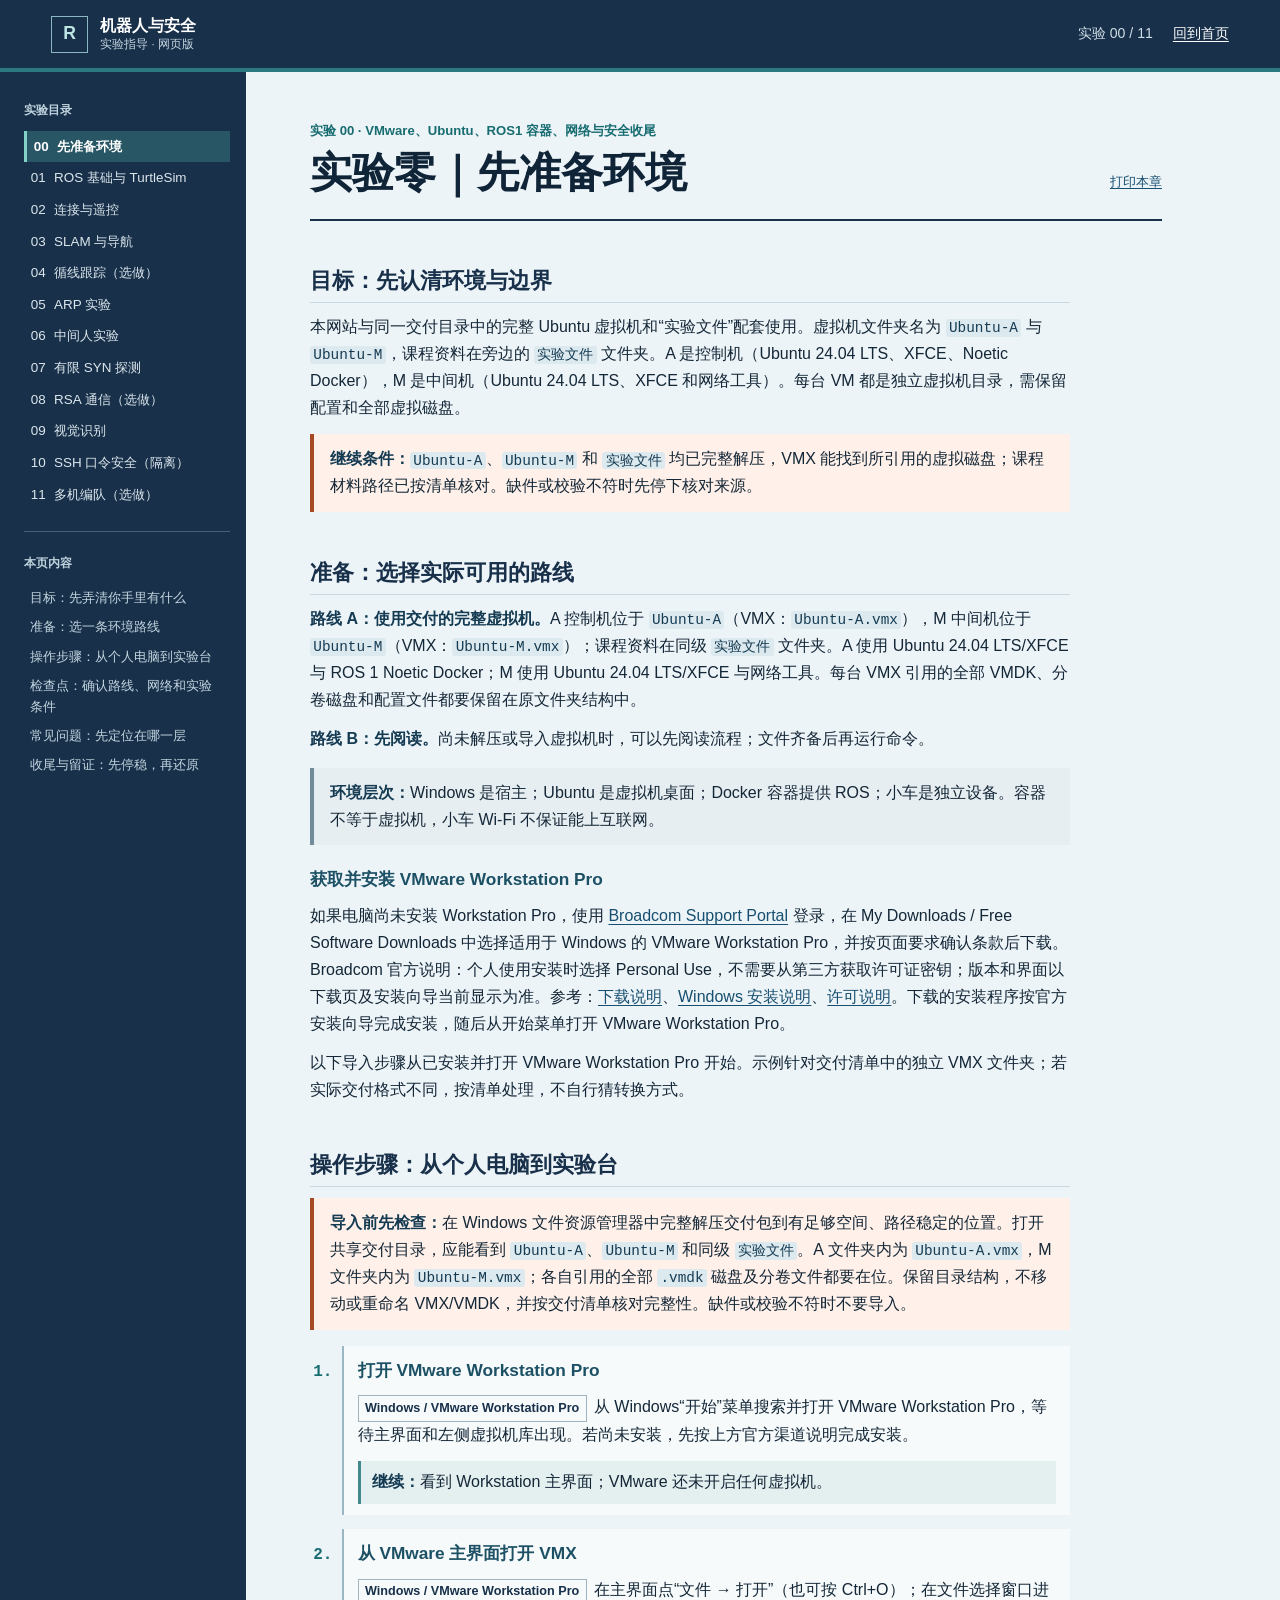
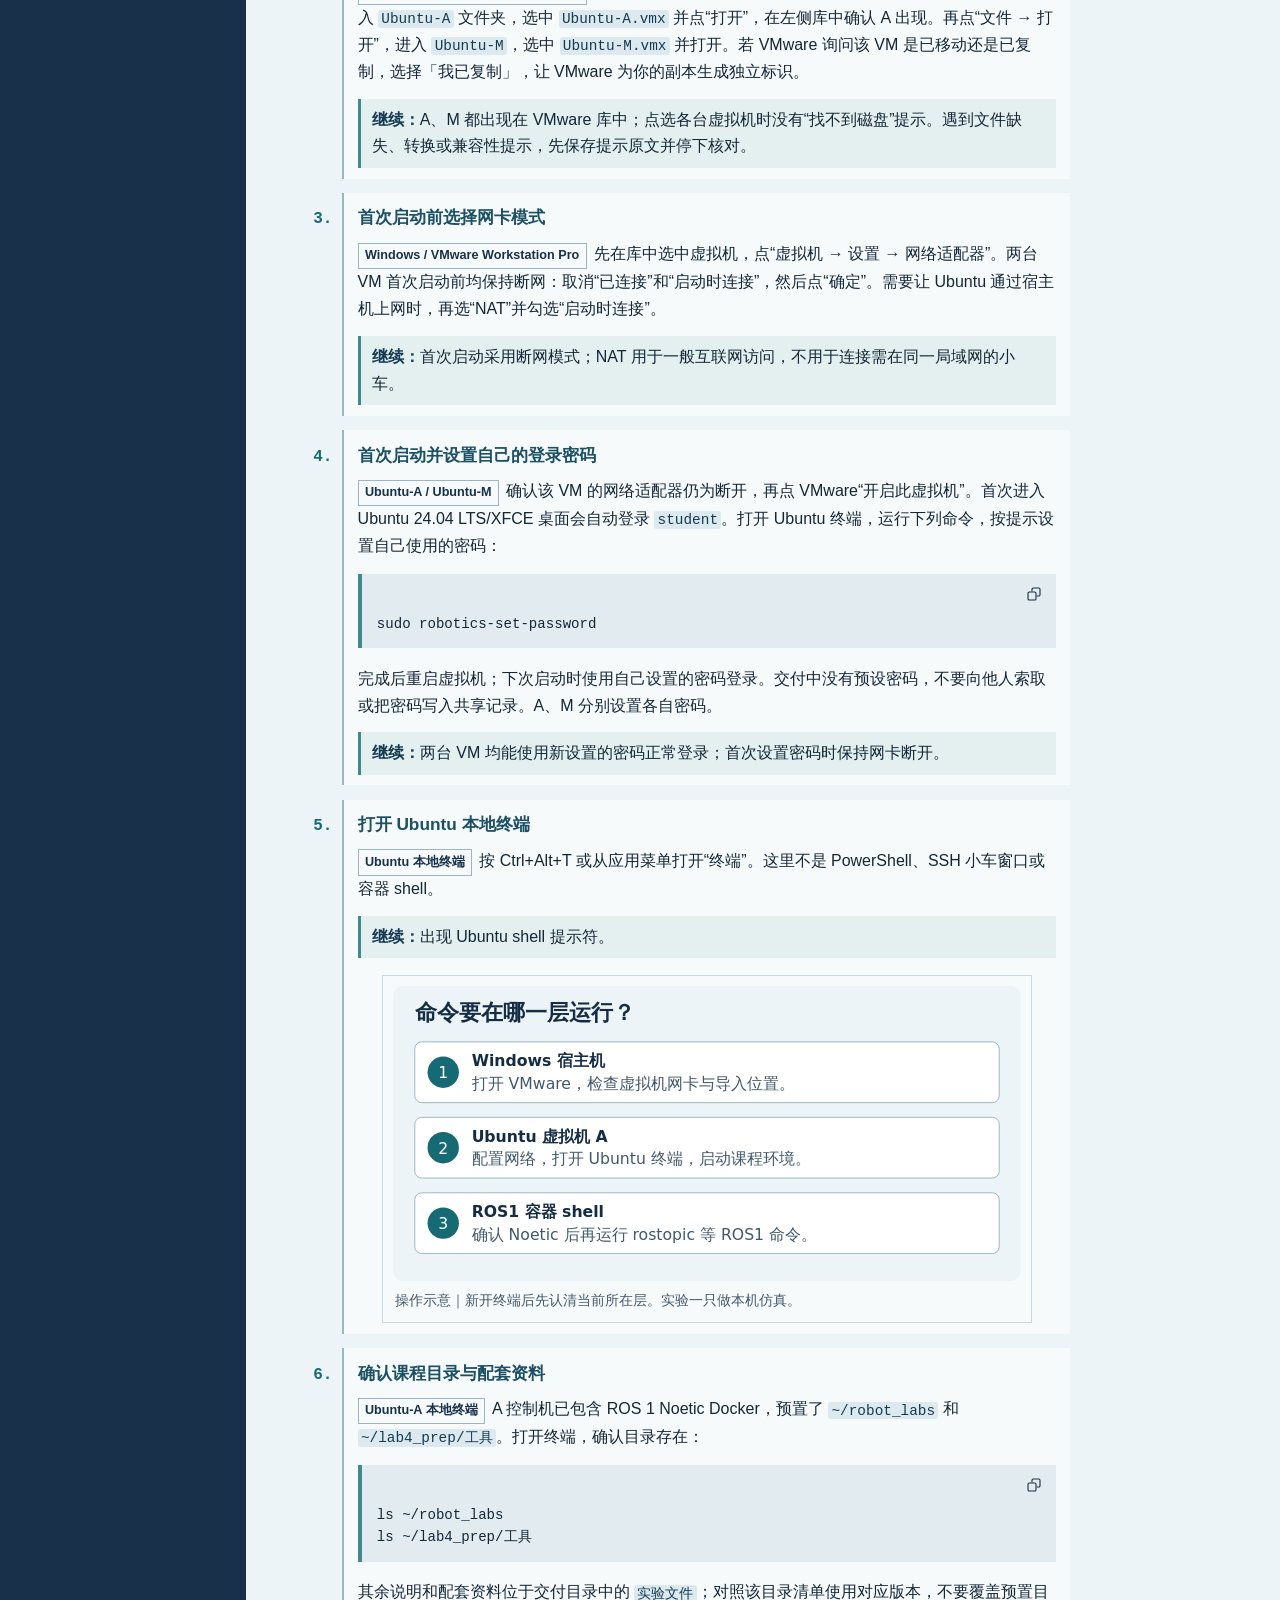
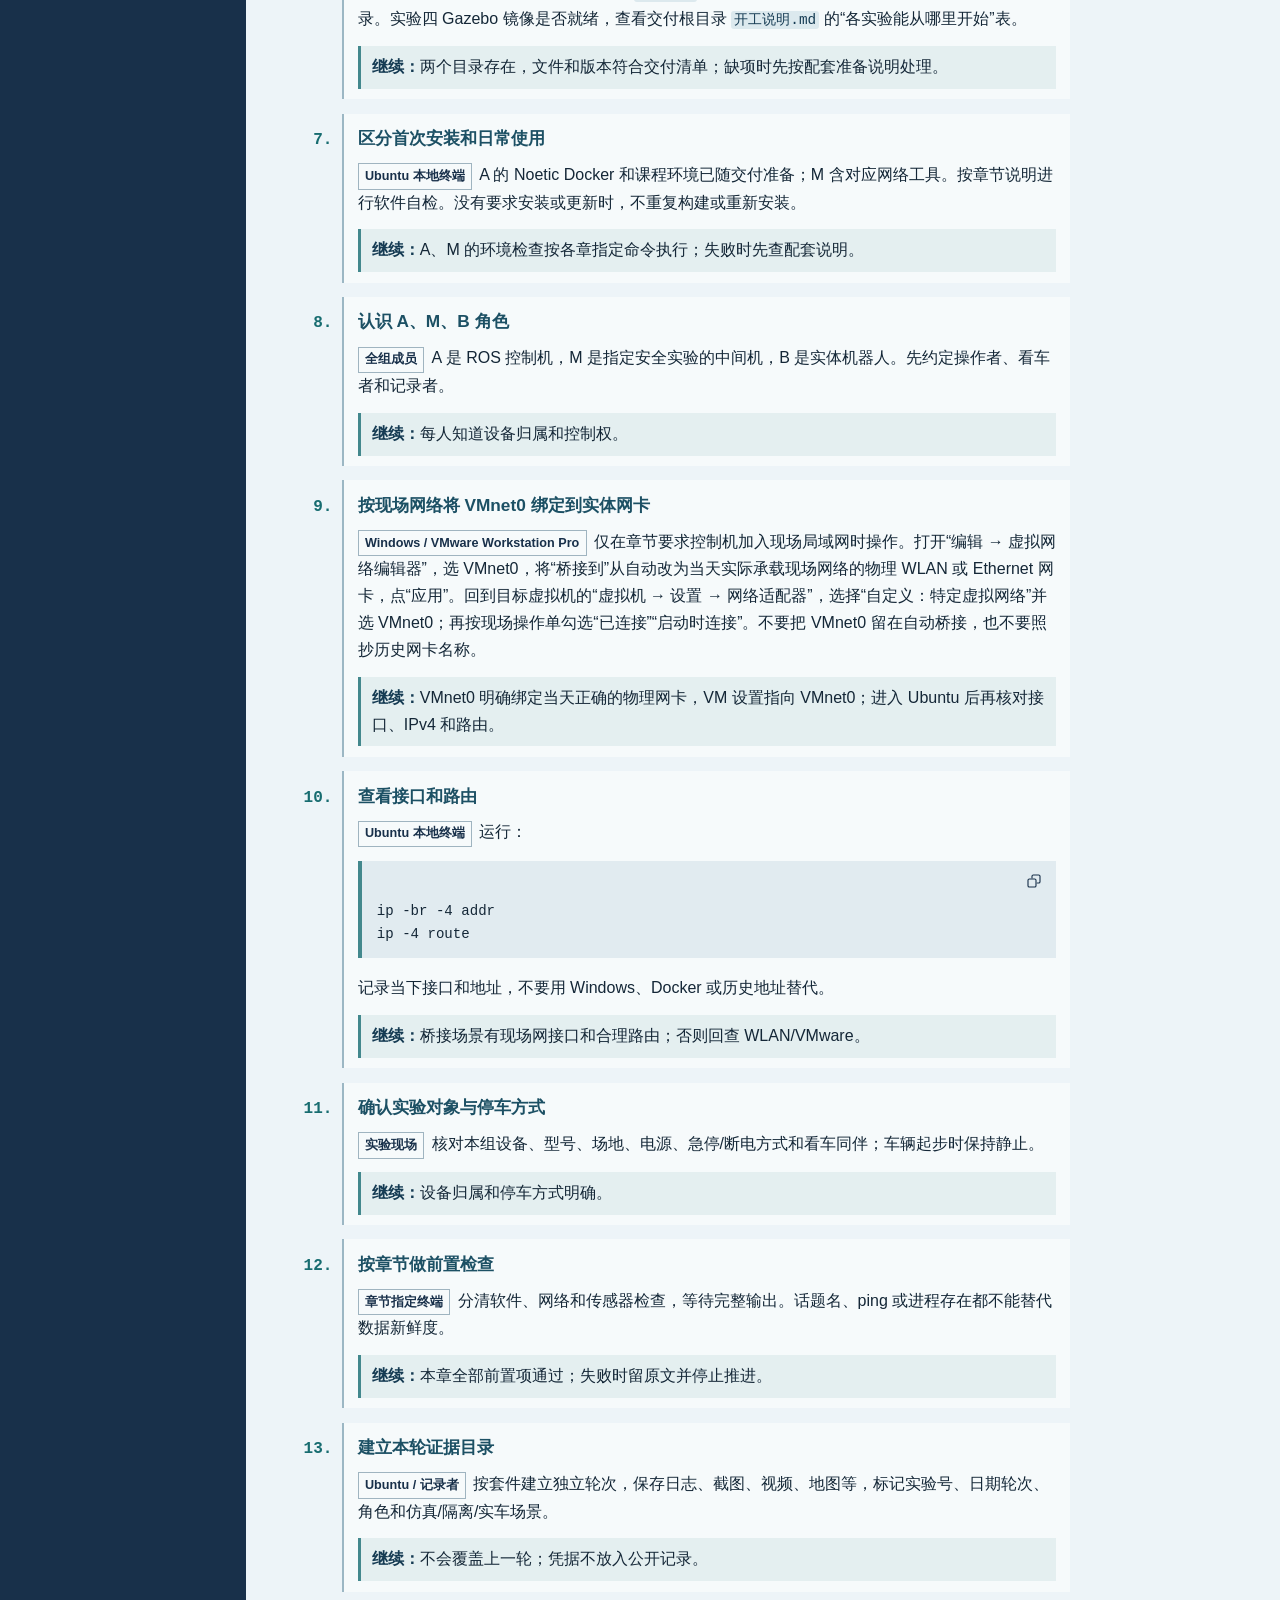
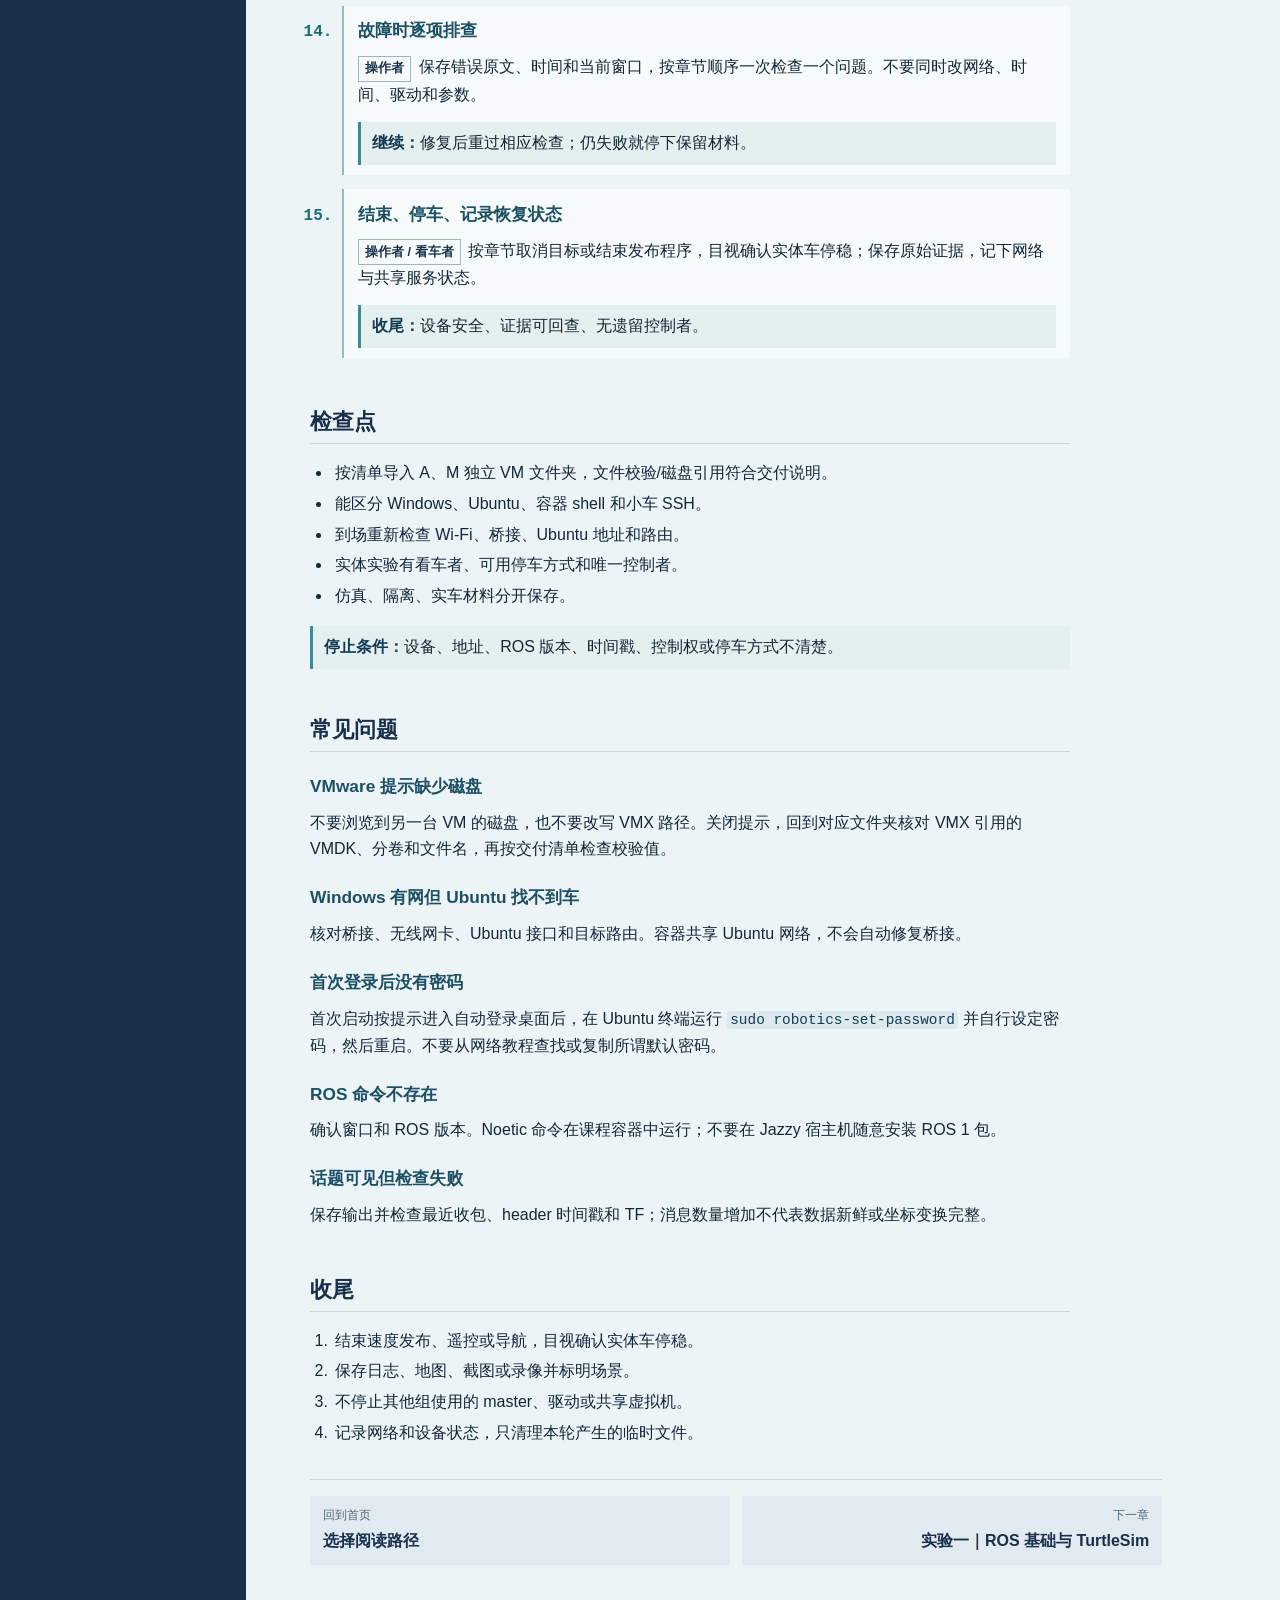
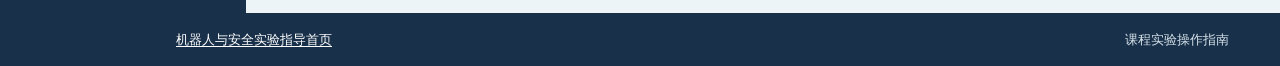
==== docs/lab-00.html @ 1680a2ba "Organize Pages and archive reusable lab files" ====
<!doctype html>
<html lang="zh-CN"><head><meta charset="utf-8"><meta name="viewport" content="width=device-width, initial-scale=1"><meta name="color-scheme" content="light"><title>实验零｜先准备环境 · 机器人与安全实验指导</title><link rel="stylesheet" href="assets/site.css"><script src="assets/site.js" defer></script></head>
<body class="chapter-page"><a class="skip-link" href="#main-content">跳到正文</a>
<header class="site-header"><a class="brand" href="index.html"><span class="brand-mark" aria-hidden="true">R</span><span>机器人与安全<span class="brand-sub">实验指导 · 网页版</span></span></a><div class="header-meta"><span>实验 00 / 11</span><a href="index.html">回到首页</a></div></header>
<div class="chapter-layout"><aside class="chapter-aside"><details class="mobile-toc"><summary>打开实验目录</summary><nav aria-label="实验目录"><ol class="chapter-list"><li><a href="lab-00.html" aria-current="page">00 <span>先准备环境</span></a></li>
<li><a href="lab-01.html">01 <span>ROS 基础与 TurtleSim</span></a></li>
<li><a href="lab-02.html">02 <span>连接与遥控</span></a></li>
<li><a href="lab-03.html">03 <span>SLAM 与导航</span></a></li>
<li><a href="lab-04.html">04 <span>循线跟踪（选做）</span></a></li>
<li><a href="lab-05.html">05 <span>ARP 实验</span></a></li>
<li><a href="lab-06.html">06 <span>中间人实验</span></a></li>
<li><a href="lab-07.html">07 <span>有限 SYN 探测</span></a></li>
<li><a href="lab-08.html">08 <span>RSA 通信（选做）</span></a></li>
<li><a href="lab-09.html">09 <span>视觉识别</span></a></li>
<li><a href="lab-10.html">10 <span>SSH 口令安全（隔离）</span></a></li>
<li><a href="lab-11.html">11 <span>多机编队（选做）</span></a></li></ol></nav></details><nav class="desktop-toc" aria-label="实验目录"><p class="aside-title">实验目录</p><ol class="chapter-list"><li><a href="lab-00.html" aria-current="page">00 <span>先准备环境</span></a></li>
<li><a href="lab-01.html">01 <span>ROS 基础与 TurtleSim</span></a></li>
<li><a href="lab-02.html">02 <span>连接与遥控</span></a></li>
<li><a href="lab-03.html">03 <span>SLAM 与导航</span></a></li>
<li><a href="lab-04.html">04 <span>循线跟踪（选做）</span></a></li>
<li><a href="lab-05.html">05 <span>ARP 实验</span></a></li>
<li><a href="lab-06.html">06 <span>中间人实验</span></a></li>
<li><a href="lab-07.html">07 <span>有限 SYN 探测</span></a></li>
<li><a href="lab-08.html">08 <span>RSA 通信（选做）</span></a></li>
<li><a href="lab-09.html">09 <span>视觉识别</span></a></li>
<li><a href="lab-10.html">10 <span>SSH 口令安全（隔离）</span></a></li>
<li><a href="lab-11.html">11 <span>多机编队（选做）</span></a></li></ol></nav><nav class="page-toc" aria-label="本页内容"><p class="aside-title">本页内容</p><ol><li><a href="#goal">目标：先弄清你手里有什么</a></li>
<li><a href="#prepare">准备：选一条环境路线</a></li>
<li><a href="#steps">操作步骤：从个人电脑到实验台</a></li>
<li><a href="#check">检查点：确认路线、网络和实验条件</a></li>
<li><a href="#troubleshoot">常见问题：先定位在哪一层</a></li>
<li><a href="#finish">收尾与留证：先停稳，再还原</a></li></ol></nav></aside>
<main class="chapter-main" id="main-content"><div class="chapter-heading"><div><p class="eyebrow">实验 00 · VMware、Ubuntu、ROS1 容器、网络与安全收尾</p><h1>实验零｜先准备环境</h1></div><a class="print-link" href="#" data-print>打印本章</a></div><article class="prose"><section id="goal"><h2>目标：先认清环境与边界</h2><p>本网站与同一交付目录中的完整 Ubuntu 虚拟机和“实验文件”配套使用。虚拟机文件夹名为 <code>Ubuntu-A</code> 与 <code>Ubuntu-M</code>，课程资料在旁边的 <code>实验文件</code> 文件夹。A 是控制机（Ubuntu 24.04 LTS、XFCE、Noetic Docker），M 是中间机（Ubuntu 24.04 LTS、XFCE 和网络工具）。每台 VM 都是独立虚拟机目录，需保留配置和全部虚拟磁盘。</p><p class="callout"><strong>继续条件：</strong><code>Ubuntu-A</code>、<code>Ubuntu-M</code> 和 <code>实验文件</code> 均已完整解压，VMX 能找到所引用的虚拟磁盘；课程材料路径已按清单核对。缺件或校验不符时先停下核对来源。</p></section>
<section id="prepare"><h2>准备：选择实际可用的路线</h2><p><strong>路线 A：使用交付的完整虚拟机。</strong>A 控制机位于 <code>Ubuntu-A</code>（VMX：<code>Ubuntu-A.vmx</code>），M 中间机位于 <code>Ubuntu-M</code>（VMX：<code>Ubuntu-M.vmx</code>）；课程资料在同级 <code>实验文件</code> 文件夹。A 使用 Ubuntu 24.04 LTS/XFCE 与 ROS 1 Noetic Docker；M 使用 Ubuntu 24.04 LTS/XFCE 与网络工具。每台 VMX 引用的全部 VMDK、分卷磁盘和配置文件都要保留在原文件夹结构中。</p><p><strong>路线 B：先阅读。</strong>尚未解压或导入虚拟机时，可以先阅读流程；文件齐备后再运行命令。</p><div class="callout callout-muted"><strong>环境层次：</strong>Windows 是宿主；Ubuntu 是虚拟机桌面；Docker 容器提供 ROS；小车是独立设备。容器不等于虚拟机，小车 Wi-Fi 不保证能上互联网。</div><h3>获取并安装 VMware Workstation Pro</h3><p>如果电脑尚未安装 Workstation Pro，使用 <a href="https://support.broadcom.com">Broadcom Support Portal</a> 登录，在 My Downloads / Free Software Downloads 中选择适用于 Windows 的 VMware Workstation Pro，并按页面要求确认条款后下载。Broadcom 官方说明：个人使用安装时选择 Personal Use，不需要从第三方获取许可证密钥；版本和界面以下载页及安装向导当前显示为准。参考：<a href="https://knowledge.broadcom.com/external/article/344595">下载说明</a>、<a href="https://knowledge.broadcom.com/external/article/387947">Windows 安装说明</a>、<a href="https://knowledge.broadcom.com/external/article/368667">许可说明</a>。下载的安装程序按官方安装向导完成安装，随后从开始菜单打开 VMware Workstation Pro。</p><p>以下导入步骤从已安装并打开 VMware Workstation Pro 开始。示例针对交付清单中的独立 VMX 文件夹；若实际交付格式不同，按清单处理，不自行猜转换方式。</p></section>
<section id="steps"><h2>操作步骤：从个人电脑到实验台</h2><p class="callout"><strong>导入前先检查：</strong>在 Windows 文件资源管理器中完整解压交付包到有足够空间、路径稳定的位置。打开共享交付目录，应能看到 <code>Ubuntu-A</code>、<code>Ubuntu-M</code> 和同级 <code>实验文件</code>。A 文件夹内为 <code>Ubuntu-A.vmx</code>，M 文件夹内为 <code>Ubuntu-M.vmx</code>；各自引用的全部 <code>.vmdk</code> 磁盘及分卷文件都要在位。保留目录结构，不移动或重命名 VMX/VMDK，并按交付清单核对完整性。缺件或校验不符时不要导入。</p><ol class="walkthrough">
<li><h3>打开 VMware Workstation Pro</h3><p><span class="role-tag">Windows / VMware Workstation Pro</span>从 Windows“开始”菜单搜索并打开 VMware Workstation Pro，等待主界面和左侧虚拟机库出现。若尚未安装，先按上方官方渠道说明完成安装。</p><p class="checkpoint"><strong>继续：</strong>看到 Workstation 主界面；VMware 还未开启任何虚拟机。</p></li>
<li><h3>从 VMware 主界面打开 VMX</h3><p><span class="role-tag">Windows / VMware Workstation Pro</span>在主界面点“文件 → 打开”（也可按 Ctrl+O）；在文件选择窗口进入 <code>Ubuntu-A</code> 文件夹，选中 <code>Ubuntu-A.vmx</code> 并点“打开”，在左侧库中确认 A 出现。再点“文件 → 打开”，进入 <code>Ubuntu-M</code>，选中 <code>Ubuntu-M.vmx</code> 并打开。若 VMware 询问该 VM 是已移动还是已复制，选择「我已复制」，让 VMware 为你的副本生成独立标识。</p><p class="checkpoint"><strong>继续：</strong>A、M 都出现在 VMware 库中；点选各台虚拟机时没有“找不到磁盘”提示。遇到文件缺失、转换或兼容性提示，先保存提示原文并停下核对。</p></li><li><h3>首次启动前选择网卡模式</h3><p><span class="role-tag">Windows / VMware Workstation Pro</span>先在库中选中虚拟机，点“虚拟机 → 设置 → 网络适配器”。两台 VM 首次启动前均保持断网：取消“已连接”和“启动时连接”，然后点“确定”。需要让 Ubuntu 通过宿主机上网时，再选“NAT”并勾选“启动时连接”。</p><p class="checkpoint"><strong>继续：</strong>首次启动采用断网模式；NAT 用于一般互联网访问，不用于连接需在同一局域网的小车。</p></li>
<li><h3>首次启动并设置自己的登录密码</h3><p><span class="role-tag">Ubuntu-A / Ubuntu-M</span>确认该 VM 的网络适配器仍为断开，再点 VMware“开启此虚拟机”。首次进入 Ubuntu 24.04 LTS/XFCE 桌面会自动登录 <code>student</code>。打开 Ubuntu 终端，运行下列命令，按提示设置自己使用的密码：</p><pre><code>sudo robotics-set-password</code></pre><p>完成后重启虚拟机；下次启动时使用自己设置的密码登录。交付中没有预设密码，不要向他人索取或把密码写入共享记录。A、M 分别设置各自密码。</p><p class="checkpoint"><strong>继续：</strong>两台 VM 均能使用新设置的密码正常登录；首次设置密码时保持网卡断开。</p></li>
<li><h3>打开 Ubuntu 本地终端</h3><p><span class="role-tag">Ubuntu 本地终端</span>按 Ctrl+Alt+T 或从应用菜单打开“终端”。这里不是 PowerShell、SSH 小车窗口或容器 shell。</p><p class="checkpoint"><strong>继续：</strong>出现 Ubuntu shell 提示符。</p><figure class="lesson-figure"><img src="assets/guide/environment.svg" alt="命令要在哪一层运行？。Windows 宿主机，打开 VMware，检查虚拟机网卡与导入位置。；Ubuntu 虚拟机 A，配置网络，打开 Ubuntu 终端，启动课程环境。；ROS1 容器 shell，确认 Noetic 后再运行 rostopic 等 ROS1 命令。" loading="lazy"><figcaption>操作示意｜新开终端后先认清当前所在层。实验一只做本机仿真。</figcaption></figure></li>
<li><h3>确认课程目录与配套资料</h3><p><span class="role-tag">Ubuntu-A 本地终端</span>A 控制机已包含 ROS 1 Noetic Docker，预置了 <code>~/robot_labs</code> 和 <code>~/lab4_prep/工具</code>。打开终端，确认目录存在：</p><pre><code>ls ~/robot_labs
ls ~/lab4_prep/工具</code></pre><p>其余说明和配套资料位于交付目录中的 <code>实验文件</code>；对照该目录清单使用对应版本，不要覆盖预置目录。实验四 Gazebo 镜像是否就绪，查看交付根目录 <code>开工说明.md</code> 的“各实验能从哪里开始”表。</p><p class="checkpoint"><strong>继续：</strong>两个目录存在，文件和版本符合交付清单；缺项时先按配套准备说明处理。</p></li>
<li><h3>区分首次安装和日常使用</h3><p><span class="role-tag">Ubuntu 本地终端</span>A 的 Noetic Docker 和课程环境已随交付准备；M 含对应网络工具。按章节说明进行软件自检。没有要求安装或更新时，不重复构建或重新安装。</p><p class="checkpoint"><strong>继续：</strong>A、M 的环境检查按各章指定命令执行；失败时先查配套说明。</p></li>
<li><h3>认识 A、M、B 角色</h3><p><span class="role-tag">全组成员</span>A 是 ROS 控制机，M 是指定安全实验的中间机，B 是实体机器人。先约定操作者、看车者和记录者。</p><p class="checkpoint"><strong>继续：</strong>每人知道设备归属和控制权。</p></li>

<li><h3>按现场网络将 VMnet0 绑定到实体网卡</h3><p><span class="role-tag">Windows / VMware Workstation Pro</span>仅在章节要求控制机加入现场局域网时操作。打开“编辑 → 虚拟网络编辑器”，选 VMnet0，将“桥接到”从自动改为当天实际承载现场网络的物理 WLAN 或 Ethernet 网卡，点“应用”。回到目标虚拟机的“虚拟机 → 设置 → 网络适配器”，选择“自定义：特定虚拟网络”并选 VMnet0；再按现场操作单勾选“已连接”“启动时连接”。不要把 VMnet0 留在自动桥接，也不要照抄历史网卡名称。</p><p class="checkpoint"><strong>继续：</strong>VMnet0 明确绑定当天正确的物理网卡，VM 设置指向 VMnet0；进入 Ubuntu 后再核对接口、IPv4 和路由。</p></li>
<li><h3>查看接口和路由</h3><p><span class="role-tag">Ubuntu 本地终端</span>运行：</p><pre><code>ip -br -4 addr
ip -4 route</code></pre><p>记录当下接口和地址，不要用 Windows、Docker 或历史地址替代。</p><p class="checkpoint"><strong>继续：</strong>桥接场景有现场网接口和合理路由；否则回查 WLAN/VMware。</p></li>
<li><h3>确认实验对象与停车方式</h3><p><span class="role-tag">实验现场</span>核对本组设备、型号、场地、电源、急停/断电方式和看车同伴；车辆起步时保持静止。</p><p class="checkpoint"><strong>继续：</strong>设备归属和停车方式明确。</p></li>
<li><h3>按章节做前置检查</h3><p><span class="role-tag">章节指定终端</span>分清软件、网络和传感器检查，等待完整输出。话题名、ping 或进程存在都不能替代数据新鲜度。</p><p class="checkpoint"><strong>继续：</strong>本章全部前置项通过；失败时留原文并停止推进。</p></li>
<li><h3>建立本轮证据目录</h3><p><span class="role-tag">Ubuntu / 记录者</span>按套件建立独立轮次，保存日志、截图、视频、地图等，标记实验号、日期轮次、角色和仿真/隔离/实车场景。</p><p class="checkpoint"><strong>继续：</strong>不会覆盖上一轮；凭据不放入公开记录。</p></li>
<li><h3>故障时逐项排查</h3><p><span class="role-tag">操作者</span>保存错误原文、时间和当前窗口，按章节顺序一次检查一个问题。不要同时改网络、时间、驱动和参数。</p><p class="checkpoint"><strong>继续：</strong>修复后重过相应检查；仍失败就停下保留材料。</p></li>
<li><h3>结束、停车、记录恢复状态</h3><p><span class="role-tag">操作者 / 看车者</span>按章节取消目标或结束发布程序，目视确认实体车停稳；保存原始证据，记下网络与共享服务状态。</p><p class="checkpoint"><strong>收尾：</strong>设备安全、证据可回查、无遗留控制者。</p></li>
</ol></section>
<section id="check"><h2>检查点</h2><ul><li>按清单导入 A、M 独立 VM 文件夹，文件校验/磁盘引用符合交付说明。</li><li>能区分 Windows、Ubuntu、容器 shell 和小车 SSH。</li><li>到场重新检查 Wi-Fi、桥接、Ubuntu 地址和路由。</li><li>实体实验有看车者、可用停车方式和唯一控制者。</li><li>仿真、隔离、实车材料分开保存。</li></ul><p class="checkpoint"><strong>停止条件：</strong>设备、地址、ROS 版本、时间戳、控制权或停车方式不清楚。</p></section>
<section id="troubleshoot"><h2>常见问题</h2><h3>VMware 提示缺少磁盘</h3><p>不要浏览到另一台 VM 的磁盘，也不要改写 VMX 路径。关闭提示，回到对应文件夹核对 VMX 引用的 VMDK、分卷和文件名，再按交付清单检查校验值。</p><h3>Windows 有网但 Ubuntu 找不到车</h3><p>核对桥接、无线网卡、Ubuntu 接口和目标路由。容器共享 Ubuntu 网络，不会自动修复桥接。</p><h3>首次登录后没有密码</h3><p>首次启动按提示进入自动登录桌面后，在 Ubuntu 终端运行 <code>sudo robotics-set-password</code> 并自行设定密码，然后重启。不要从网络教程查找或复制所谓默认密码。</p><h3>ROS 命令不存在</h3><p>确认窗口和 ROS 版本。Noetic 命令在课程容器中运行；不要在 Jazzy 宿主机随意安装 ROS 1 包。</p><h3>话题可见但检查失败</h3><p>保存输出并检查最近收包、header 时间戳和 TF；消息数量增加不代表数据新鲜或坐标变换完整。</p></section>
<section id="finish"><h2>收尾</h2><ol><li>结束速度发布、遥控或导航，目视确认实体车停稳。</li><li>保存日志、地图、截图或录像并标明场景。</li><li>不停止其他组使用的 master、驱动或共享虚拟机。</li><li>记录网络和设备状态，只清理本轮产生的临时文件。</li></ol></section>
</article>
<nav class="chapter-pagination" aria-label="章节切换"><a href="index.html"><span>回到首页</span>选择阅读路径</a><a href="lab-01.html"><span>下一章</span>实验一｜ROS 基础与 TurtleSim</a></nav></main></div>
<footer class="site-footer"><a href="index.html">机器人与安全实验指导首页</a><span>课程实验操作指南</span></footer></body></html>
---- docs/assets/site.css ----
:root {
  color-scheme: light;
  --navy: #18304A;
  --navy-deep: #102438;
  --paper: #EDF4F8;
  --white: #FFFFFF;
  --ink: #142737;
  --muted: #52697A;
  --line: #CBD9E3;
  --orange: #A64A24;
  --orange-pale: #FFF1E9;
  --teal: #176C70;
  --teal-pale: #E6F4F2;
  --focus: #F0A34A;
  --sans: "Microsoft YaHei UI", "Noto Sans CJK SC", "PingFang SC", "Segoe UI", sans-serif;
  --mono: Consolas, "Cascadia Code", "SFMono-Regular", monospace;
  font-family: var(--sans);
  color: var(--ink);
  background: var(--paper);
}
* { box-sizing: border-box; }
html { scroll-behavior: smooth; }
body { margin: 0; min-width: 320px; background: var(--paper); color: var(--ink); font-size: 16px; line-height: 1.68; }
a { color: #174F70; text-underline-offset: .18em; }
a:hover { color: var(--orange); }
a:focus-visible, button:focus-visible, input:focus-visible, summary:focus-visible { outline: 3px solid var(--focus); outline-offset: 3px; }
.skip-link { position: absolute; left: 1rem; top: -5rem; z-index: 20; padding: .65rem 1rem; background: var(--white); color: var(--navy); }
.skip-link:focus { top: .6rem; }
.site-header { min-height: 72px; padding: .65rem clamp(1rem, 4vw, 3.25rem); display: flex; align-items: center; justify-content: space-between; gap: 1rem; color: var(--white); background: var(--navy); border-bottom: 4px solid #2C7880; }
.brand { display: inline-flex; align-items: center; gap: .75rem; color: var(--white); text-decoration: none; font-weight: 700; line-height: 1.2; }
.brand:hover { color: var(--white); }
.brand-mark { display: grid; place-items: center; width: 37px; height: 37px; border: 1px solid #8BB7C2; color: #BDE5E3; font-size: 1.1rem; font-weight: 700; }
.brand-sub { display: block; margin-top: .22rem; color: #C5D5E0; font-size: .72rem; font-weight: 400; }
.header-meta { display: flex; align-items: center; gap: 1.25rem; font-size: .88rem; color: #D1DEE7; }
.header-meta a { color: white; }
.home-main { width: min(1160px, calc(100% - 2.5rem)); margin: 0 auto; }
.welcome { position: relative; display: grid; grid-template-columns: minmax(0, 1.12fr) minmax(320px, .88fr); align-items: center; gap: clamp(1.5rem, 5vw, 4rem); min-height: 380px; padding: 3.5rem 0 3rem; border-bottom: 1px solid var(--line); }
.eyebrow { margin: 0 0 .8rem; color: var(--teal); font-size: .82rem; font-weight: 700; }
.welcome h1 { max-width: 670px; margin: 0; color: var(--navy-deep); font-size: clamp(2rem, 4.6vw, 3.8rem); line-height: 1.22; letter-spacing: -.035em; }
.welcome h1 span { display: inline-block; }
.welcome-note { max-width: 700px; margin: 1.3rem 0 0; padding: .7rem 0 .7rem 1rem; border-left: 4px solid var(--orange); color: #263E4F; font-size: 1.03rem; line-height: 1.65; }
.welcome-guide { max-width: 36em; margin: 1rem 0 0; color: var(--muted); }
.welcome-actions { display: flex; flex-wrap: wrap; align-items: center; gap: .8rem; margin-top: 1.15rem; }
.button { display: inline-flex; align-items: center; min-height: 46px; padding: .62rem 1rem; text-decoration: none; font-weight: 700; }
.button-primary { color: var(--white); background: var(--navy); border: 1px solid var(--navy); }
.button-primary:hover { color: white; background: var(--navy-deep); }
.button-secondary { color: var(--navy); border: 1px solid #9DB1BF; background: var(--white); }
.button-secondary:hover { color: var(--navy-deep); background: #DCE9EE; }
.text-link { font-weight: 700; }
.bench-figure { min-width: 0; padding: .8rem 0; }
.bench-figure svg { display: block; width: 100%; height: auto; max-height: 300px; overflow: visible; }
.bench-figure text { fill: var(--navy); font: 600 15px var(--sans); }
.bench-figure .small-label { fill: var(--muted); font: 400 12px var(--sans); }
.wire { fill: none; stroke: var(--teal); stroke-width: 4; }
.wire-dash { stroke: #94AFBE; stroke-width: 2; stroke-dasharray: 6 7; }
.port { fill: var(--orange); }
.device, .robot { fill: #D7E5ED; stroke: var(--navy); stroke-width: 2; }
.device-m { fill: #E3F1F1; }
.screen { fill: var(--navy); }
.screen-line { fill: none; stroke: #7FD1C7; stroke-width: 3; stroke-linecap: round; stroke-linejoin: round; }
.device-foot { fill: none; stroke: var(--navy); stroke-width: 3; }
.knob { fill: white; stroke: var(--teal); stroke-width: 2; }
.knob-line { fill: none; stroke: var(--teal); stroke-width: 3; stroke-linecap: round; }
.wheel { fill: var(--navy); stroke: white; stroke-width: 2; }
.sensor { fill: var(--orange); stroke: white; stroke-width: 3; }
.simline { stroke: #9BB1BE; stroke-width: 2; }
.start-grid { display: grid; grid-template-columns: repeat(3, 1fr); margin: 1.7rem 0 3.4rem; border-top: 1px solid var(--line); border-bottom: 1px solid var(--line); }
.start-route { position: relative; display: grid; grid-template-columns: 45px 1fr; column-gap: .8rem; row-gap: .6rem; align-content: start; padding: 1.2rem 1.2rem 1.15rem 0; }
.start-route + .start-route { padding-left: 1.25rem; border-left: 1px solid var(--line); }
.start-route-primary { background: transparent; }
.route-number { display: grid; place-items: center; width: 38px; height: 38px; color: var(--white); background: var(--teal); font-size: .95rem; font-weight: 700; }
.route-number-light { color: var(--navy); background: #D9E8EF; }
.start-route h2 { margin: 0; color: var(--navy); font-size: 1.05rem; }
.start-route p { margin: .3rem 0 0; color: var(--muted); font-size: .9rem; line-height: 1.55; }
.start-route a { grid-column: 2; justify-self: start; margin-top: .15rem; font-size: .88rem; font-weight: 700; }
.course-index { scroll-margin-top: 1rem; padding-bottom: 3rem; }
.section-heading { display: flex; align-items: end; justify-content: space-between; gap: 1.5rem; margin-bottom: 1rem; }
.section-heading .eyebrow { margin-bottom: .2rem; }
.section-heading h2 { margin: 0; color: var(--navy-deep); font-size: clamp(1.55rem, 3vw, 2rem); }
.search-box { display: grid; gap: .35rem; min-width: min(350px, 100%); color: var(--muted); font-size: .81rem; font-weight: 600; }
.search-box input { width: 100%; min-height: 43px; padding: .55rem .75rem; border: 1px solid #9DB1BF; border-radius: 0; background: white; color: var(--ink); font: inherit; font-weight: 400; }
.search-help { margin: 0 0 .7rem; color: var(--muted); font-size: .8rem; }
.experiment-list { margin: 0; padding: 0; list-style: none; border-top: 1px solid var(--line); }
.experiment-list li { border-bottom: 1px solid var(--line); }
.experiment-list a { display: grid; grid-template-columns: 42px 1fr auto; align-items: center; gap: .85rem; min-height: 65px; padding: .72rem .5rem; color: var(--ink); text-decoration: none; }
.experiment-list a:hover { background: #E1EBF0; color: var(--ink); }
.list-index { color: var(--teal); font-family: var(--mono); font-size: .88rem; font-weight: 700; }
.experiment-list strong { display: block; color: var(--navy); font-size: .98rem; }
.experiment-list small { display: block; margin-top: .15rem; color: var(--muted); font-size: .81rem; }
.list-kind { padding: .18rem .45rem; border: 1px solid var(--line); color: var(--muted); font-size: .74rem; white-space: nowrap; }
.empty-search { padding: .9rem 1rem; border-left: 4px solid var(--orange); background: var(--orange-pale); }
.home-footer { display: grid; grid-template-columns: 1fr 1fr; gap: 1.5rem; padding: 1.3rem 0 2.2rem; border-top: 1px solid var(--line); color: var(--muted); font-size: .84rem; }
.home-footer p { margin: 0; max-width: 540px; }
.site-footer { display: flex; justify-content: space-between; gap: 1rem; padding: 1rem clamp(1rem, 4vw, 3.25rem); color: #D7E3EA; background: var(--navy); font-size: .8rem; }
.site-footer a { color: white; }

/* Chapter frame: left rail for course identity, main column for procedural reading. */
.chapter-layout { display: grid; grid-template-columns: 246px minmax(0, 1fr); max-width: 1420px; min-height: calc(100vh - 130px); margin: 0 auto; }
.chapter-aside { padding: 1.45rem 1rem 2rem 1.5rem; color: #E4EDF2; background: var(--navy); }
.aside-title { margin: .3rem 0 .6rem; color: #BFD3DD; font-size: .78rem; font-weight: 700; }
.chapter-list, .page-toc ol { margin: 0; padding: 0; list-style: none; }
.chapter-list li { margin: 0; }
.chapter-list a { display: flex; gap: .52rem; padding: .38rem .42rem; color: #DCE7ED; text-decoration: none; font-size: .84rem; line-height: 1.45; }
.chapter-list a:hover { background: #294760; color: white; }
.chapter-list a[aria-current="page"] { color: white; background: #285665; border-left: 3px solid #83D1C8; font-weight: 700; }
.page-toc { margin-top: 1.3rem; padding-top: 1rem; border-top: 1px solid #466075; }
.page-toc a { display: block; padding: .24rem .35rem; color: #C3D5DF; font-size: .8rem; text-decoration: none; }
.page-toc a:hover { color: white; text-decoration: underline; }
.mobile-toc { display: none; }
.chapter-main { min-width: 0; width: min(100%, 980px); padding: clamp(1.4rem, 4vw, 3rem) clamp(1.2rem, 5vw, 4.5rem) 3rem; }
.chapter-heading { display: flex; justify-content: space-between; align-items: end; gap: 1rem; padding-bottom: 1.25rem; border-bottom: 2px solid var(--navy); }
.chapter-heading .eyebrow { margin-bottom: .25rem; }
.chapter-heading h1 { margin: 0; color: var(--navy-deep); font-size: clamp(1.85rem, 3.4vw, 2.65rem); line-height: 1.25; }
.print-link { flex: none; margin-bottom: .35rem; font-size: .83rem; }
.prose { max-width: 760px; padding-top: .75rem; }
.prose section { padding-top: 1rem; scroll-margin-top: 1rem; }
.prose h2 { margin: 1rem 0 .7rem; padding-bottom: .35rem; border-bottom: 1px solid var(--line); color: var(--navy); font-size: 1.4rem; line-height: 1.4; }
.prose h3 { margin: 1.25rem 0 .45rem; color: #1C5064; font-size: 1.08rem; }
.prose p { margin: .55rem 0 .8rem; }
.prose ul, .prose ol { padding-left: 1.4rem; }
.prose li { padding-left: .15rem; margin: .24rem 0; }
.prose strong { color: #153B53; }
.prose code { font-family: var(--mono); font-size: .9em; overflow-wrap: anywhere; }
.prose pre { position: relative; max-width: 100%; margin: .85rem 0 1.1rem; padding: .8rem .95rem; border-left: 4px solid #43888D; background: #E1EBF0; color: #142737; font: .88rem/1.6 var(--mono); tab-size: 2; white-space: pre-wrap; overflow-wrap: anywhere; }
.prose pre.has-copy { padding-top: 2.45rem; }
.copy-command { position: absolute; top: .35rem; right: .45rem; display: inline-flex; align-items: center; justify-content: center; gap: .3rem; min-width: 30px; min-height: 30px; padding: .2rem .32rem; border: 1px solid transparent; border-radius: 5px; background: transparent; color: var(--navy); font: .75rem var(--sans); cursor: pointer; }
.copy-command:hover, .copy-command:focus-visible { border-color: #92A8B6; background: #F7FAFB; }
.copy-command svg { width: 16px; height: 16px; fill: none; stroke: currentColor; stroke-width: 1.7; stroke-linecap: round; stroke-linejoin: round; }
.copy-command span:empty { display: none; }
.prose pre code { color: inherit; font-size: inherit; }
.prose :not(pre) > code { padding: .06em .23em; border-radius: 3px; background: #DCE9EE; color: #153B53; }
.prose mark.replace-value { padding: .03em .12em; border-radius: 2px; background: #FFE3A0; color: #533200; font-weight: 700; }
.prose table { display: block; max-width: 100%; overflow-x: auto; border-collapse: collapse; border-spacing: 0; font-size: .9rem; }
.prose th, .prose td { padding: .48rem .65rem; border: 1px solid var(--line); text-align: left; vertical-align: top; }
.prose th { background: #DDE9EF; color: var(--navy); }
.callout { margin: .9rem 0 1.1rem; padding: .75rem 1rem; border-left: 4px solid var(--orange); background: var(--orange-pale); }
.callout-muted { border-left-color: #718B99; background: #E7EEF2; }
.callout-ok { border-left-color: var(--teal); background: var(--teal-pale); }
.prose ol.steps, .prose ol.walkthrough { padding-inline-start: 2rem; }
.prose ol.steps > li, .prose ol.walkthrough > li { margin: .9rem 0; padding: .65rem .85rem; border-left: 2px solid #9CB7C4; background: rgba(255,255,255,.55); }
.prose ol.steps > li::marker, .prose ol.walkthrough > li::marker { color: var(--teal); font-family: var(--mono); font-weight: 700; }
.walkthrough > li > h3:first-child, .walkthrough > li > p:first-child { margin-top: 0; }
.walkthrough > li > :last-child { margin-bottom: 0; }
.checkpoint { padding: .5rem .7rem; border-inline-start: 3px solid #43888D; background: #E4EFF0; }
.lesson-figure { max-width: 650px; margin: 1.05rem auto 1.3rem; padding: .6rem; border: 1px solid var(--line); background: #F7FAFB; }
.lesson-figure img { display: block; }
.lesson-figure img { max-width: 100%; max-height: 440px; width: auto; height: auto; margin-inline: auto; object-fit: contain; }
.lesson-figure figcaption { padding: .48rem .15rem 0; color: #42596A; font-size: .88rem; }
.figure-grid { display: grid; grid-template-columns: repeat(3, minmax(0, 1fr)); gap: .65rem; margin-block: 1rem; }
.figure-grid .lesson-figure { width: 100%; margin: 0; }
.figure-grid .lesson-figure img { width: 100%; aspect-ratio: 4 / 3; }
.role-tag { display: inline-block; margin-inline-end: .45rem; padding: .1rem .4rem; border: 1px solid #9FB4C0; color: var(--navy); font-size: .79rem; font-weight: 700; }
.chapter-pagination { display: grid; grid-template-columns: 1fr 1fr; gap: .8rem; margin-top: 2rem; padding-top: 1rem; border-top: 1px solid var(--line); }
.chapter-pagination a { display: flex; flex-direction: column; gap: .1rem; padding: .65rem .8rem; background: #E0EAF0; color: var(--navy); text-decoration: none; font-weight: 700; }
.chapter-pagination a:last-child { text-align: right; }
.chapter-pagination span { color: var(--muted); font-size: .74rem; font-weight: 400; }
.chapter-page .site-footer { padding-left: max(1rem, calc((100vw - 1420px)/2 + 246px)); }
@media (max-width: 850px) {
  .welcome { grid-template-columns: 1fr; min-height: 0; gap: 1rem; padding: 2.4rem 0 2rem; }
  .bench-figure { width: min(550px, 100%); justify-self: center; }
  .start-grid { grid-template-columns: 1fr; margin-top: 1rem; }
  .start-route, .start-route + .start-route { padding: .9rem 0; border-left: 0; }
  .start-route + .start-route { border-top: 1px solid var(--line); }
  .chapter-layout { display: block; }
  .chapter-aside { padding: .65rem 1rem; }
  .desktop-toc, .page-toc { display: none; }
  .mobile-toc { display: block; }
  .mobile-toc summary { width: fit-content; padding: .25rem .3rem; color: white; cursor: pointer; font-weight: 700; }
  .mobile-toc nav { padding: .45rem 0 .6rem; }
  .chapter-list { display: grid; grid-template-columns: repeat(2, minmax(0, 1fr)); gap: .1rem .4rem; }
  .chapter-main { width: 100%; padding: 1.4rem clamp(1rem, 4vw, 2rem) 2.5rem; }
  .chapter-page .site-footer { padding-left: 1rem; }
}
@media (max-width: 560px) {
  body { font-size: 15px; }
  .site-header { min-height: 62px; padding: .55rem .85rem; }
  .header-meta { gap: .7rem; font-size: .76rem; }
  .header-meta span { display: none; }
  .home-main { width: calc(100% - 1.5rem); }
  .welcome { padding-top: 1.8rem; }
  .welcome h1 { font-size: 2.05rem; }
  .welcome-note { font-size: .94rem; }
  .section-heading { display: block; }
  .search-box { margin-top: 1rem; }
  .experiment-list a { grid-template-columns: 32px 1fr; gap: .55rem; padding: .7rem .2rem; }
  .list-kind { grid-column: 2; justify-self: start; margin-top: -.25rem; }
  .home-footer { grid-template-columns: 1fr; gap: .7rem; }
  .chapter-heading { display: block; }
  .print-link { display: inline-block; margin-top: .6rem; }
  .chapter-list { grid-template-columns: 1fr; }
  .prose ol.steps, .prose ol.walkthrough { padding-inline-start: 1.55rem; }
  .prose ol.steps > li, .prose ol.walkthrough > li { padding-inline: .55rem; }
  .figure-grid { grid-template-columns: 1fr; }
  .chapter-pagination { grid-template-columns: 1fr; }
  .chapter-pagination a:last-child { text-align: left; }
  .site-footer { display: block; }
  .site-footer span { display: block; margin-top: .25rem; }
}
@media (prefers-reduced-motion: reduce) { html { scroll-behavior: auto; } }
@media print {
  :root { background: white; }
  body { background: white; color: black; font-size: 11pt; }
  .site-header, .chapter-aside, .header-meta, .print-link, .chapter-pagination, .site-footer, .skip-link { display: none !important; }
  .chapter-layout { display: block; min-height: 0; }
  .chapter-main { width: 100%; max-width: none; padding: 0; }
  .chapter-heading { border-bottom: 1px solid black; }
  .prose { max-width: none; }
  .prose h2, .prose h3 { break-after: avoid; }
  .prose pre, .callout, figure, table { break-inside: avoid; }
  .copy-command { display: none; }
  .prose pre.has-copy { padding-top: .8rem; }
  .prose pre { white-space: pre-wrap; overflow-wrap: anywhere; background: #F1F1F1; color: black; }
  a { color: black; text-decoration: none; }
  .home-main { width: 100%; }
  .welcome { min-height: 0; grid-template-columns: 1fr; }
  .bench-figure { display: none; }
  .start-grid { break-inside: avoid; }
  .search-box, .search-help, .empty-search { display: none !important; }
}
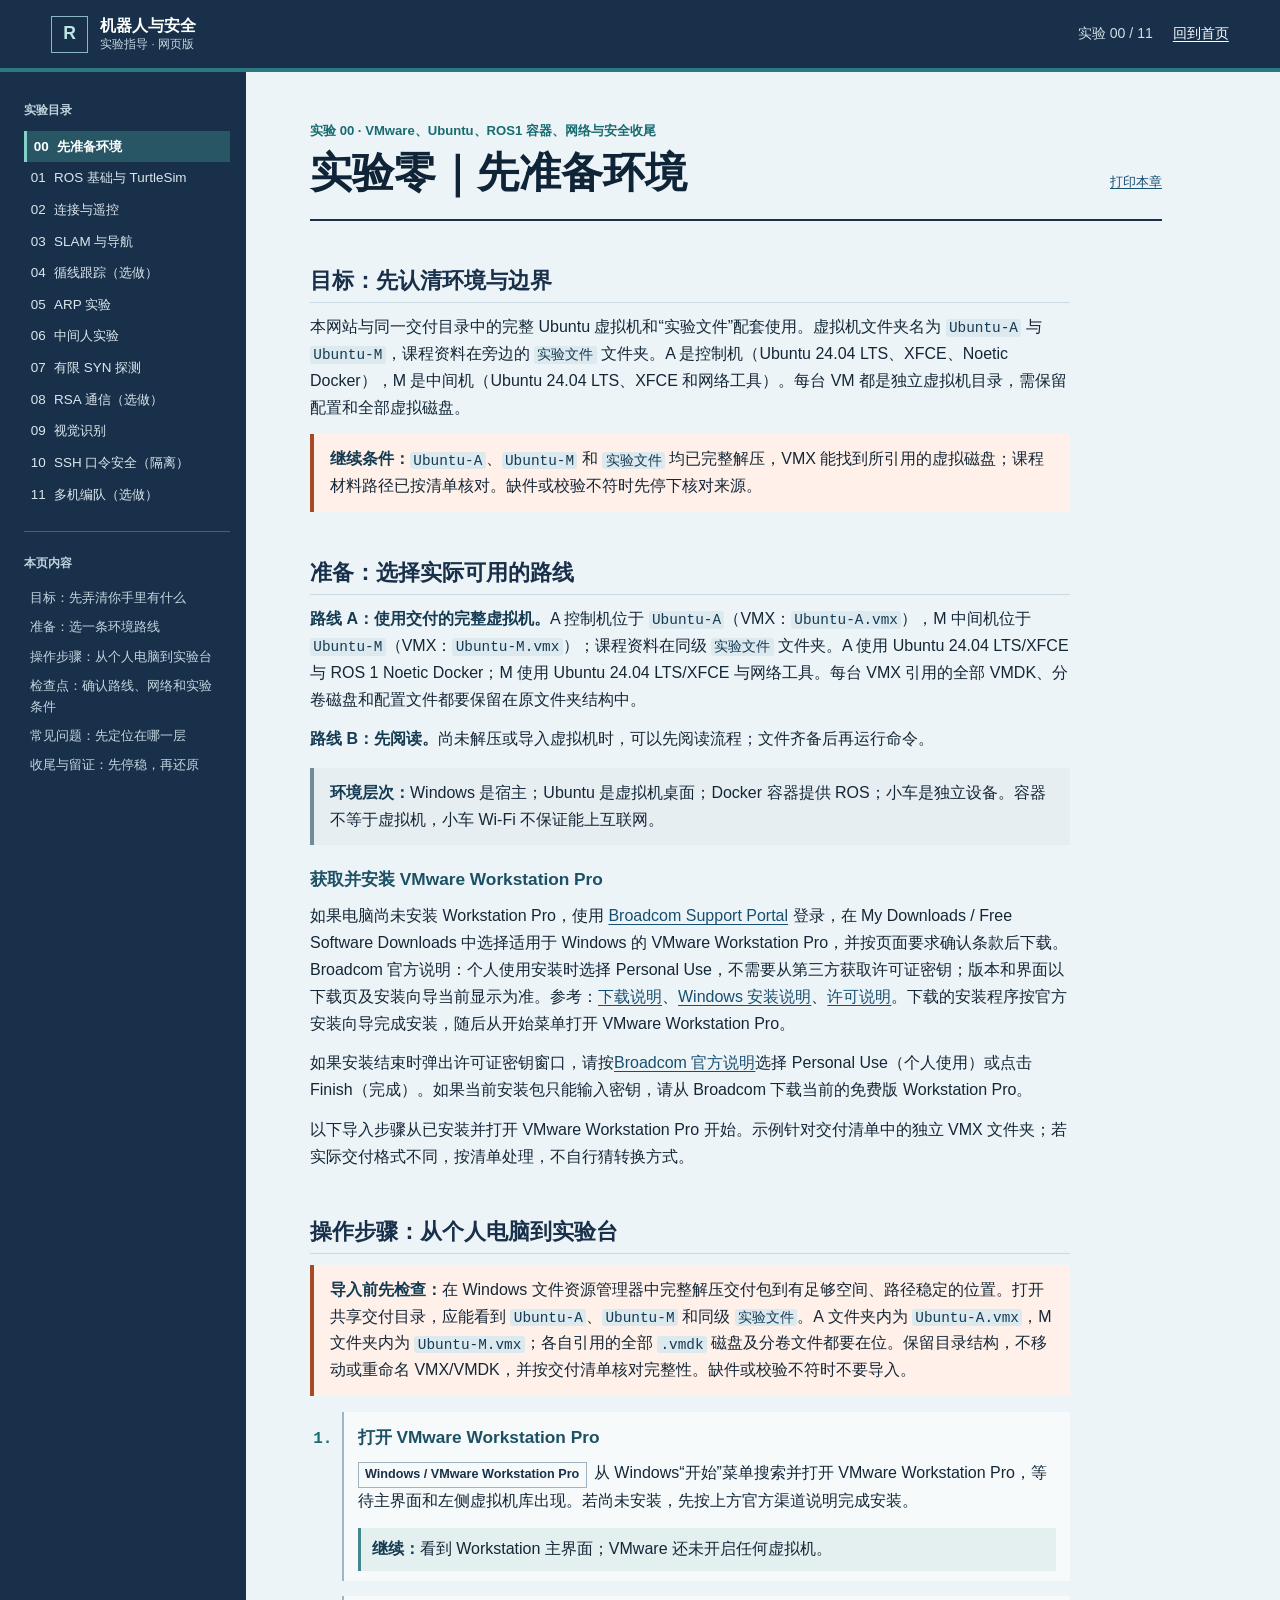
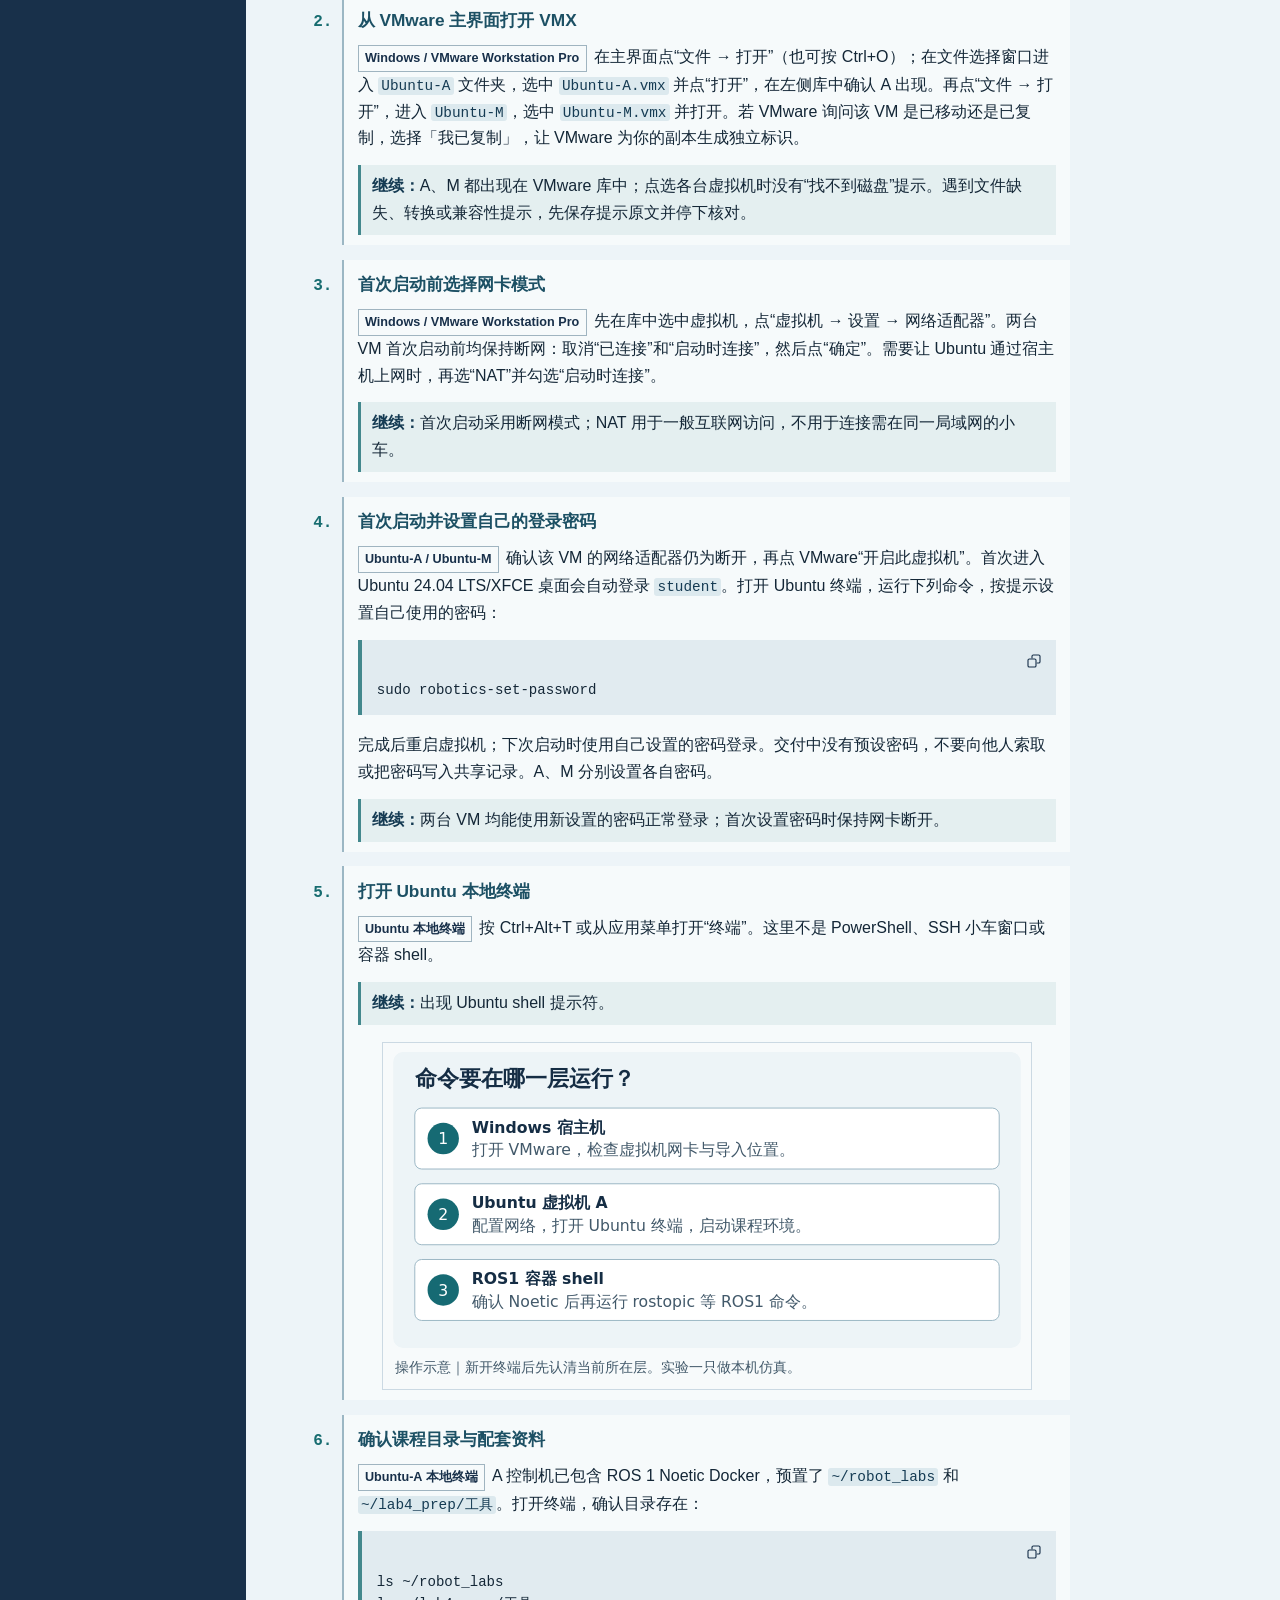
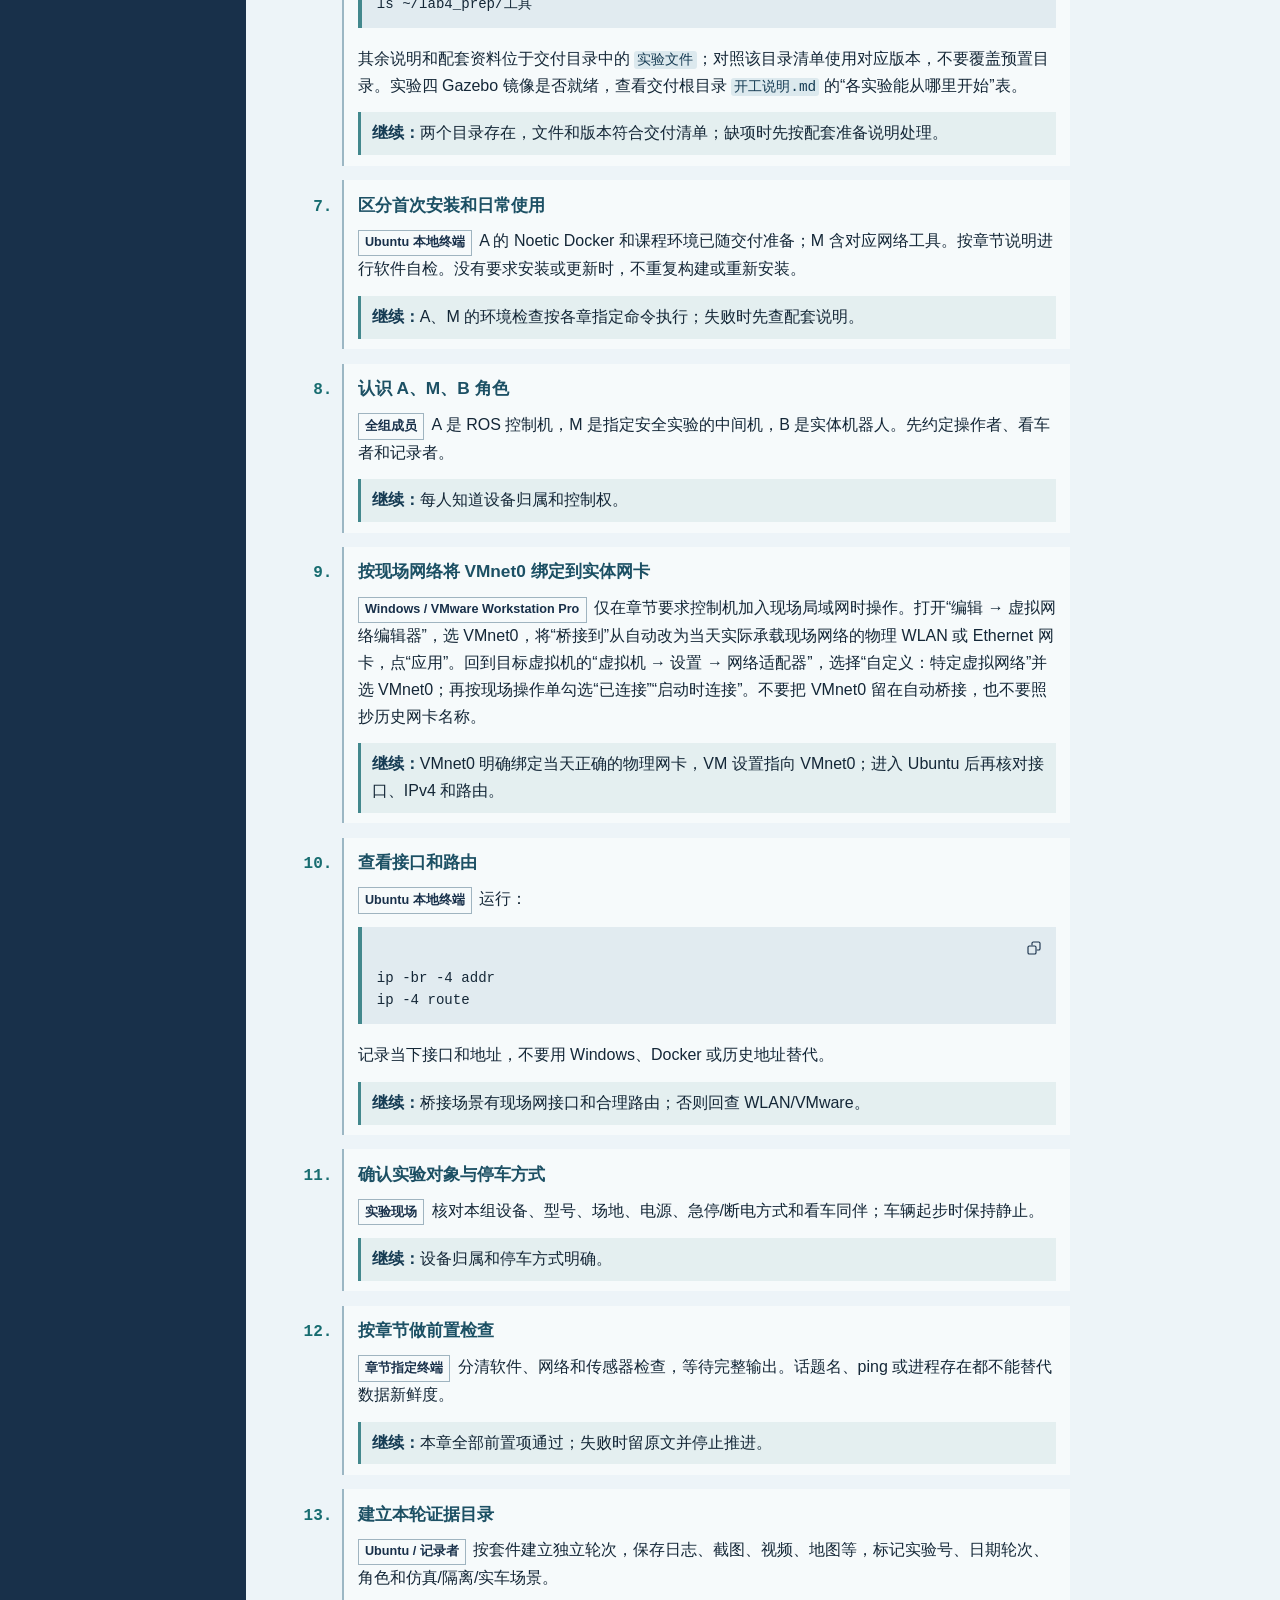
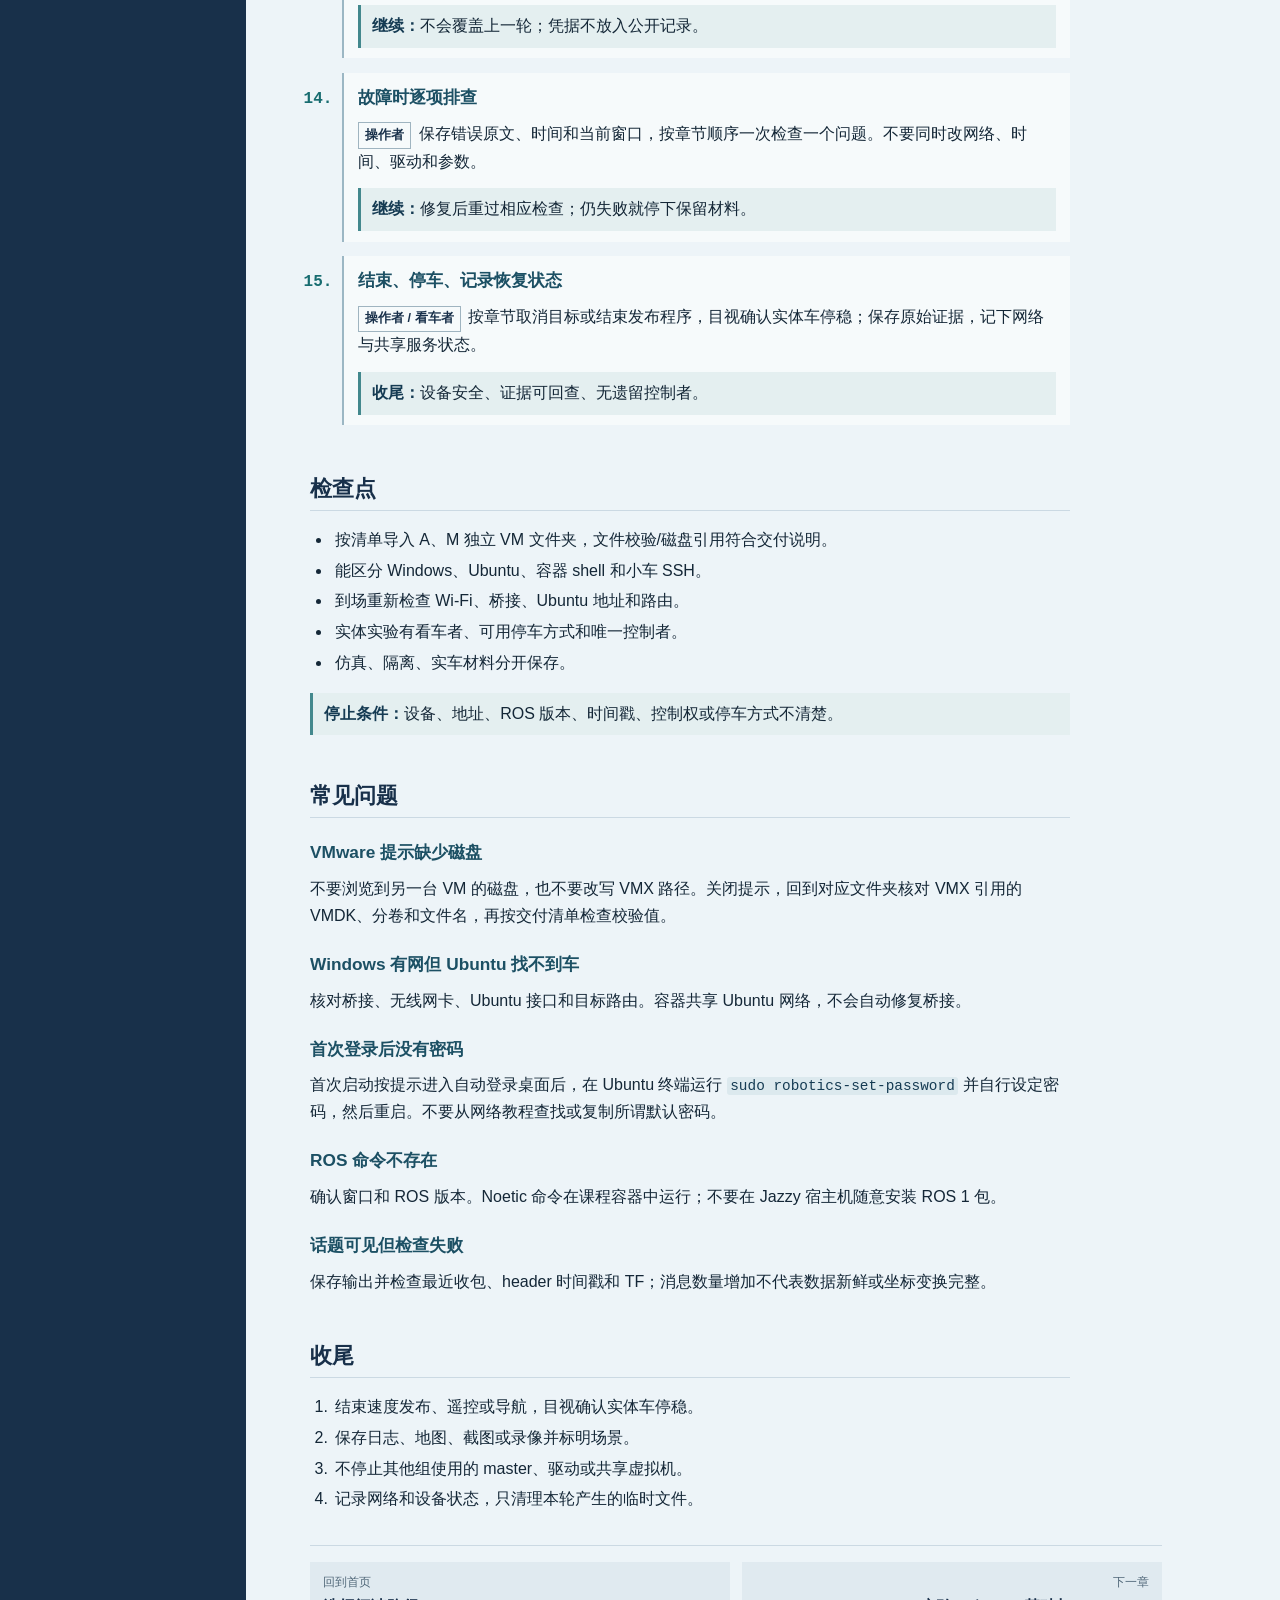
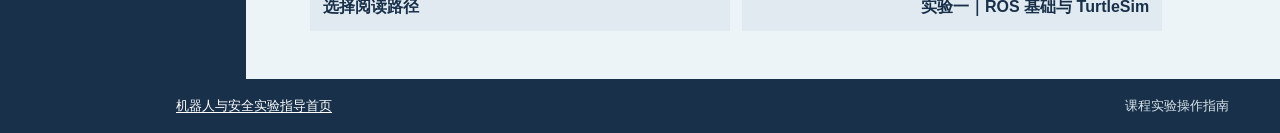
==== commit 7d72bc56: "Explain the official free VMware installer options" ====
--- a/docs/lab-00.html
+++ b/docs/lab-00.html
@@ -31,7 +31,7 @@
 <li><a href="#troubleshoot">常见问题：先定位在哪一层</a></li>
 <li><a href="#finish">收尾与留证：先停稳，再还原</a></li></ol></nav></aside>
 <main class="chapter-main" id="main-content"><div class="chapter-heading"><div><p class="eyebrow">实验 00 · VMware、Ubuntu、ROS1 容器、网络与安全收尾</p><h1>实验零｜先准备环境</h1></div><a class="print-link" href="#" data-print>打印本章</a></div><article class="prose"><section id="goal"><h2>目标：先认清环境与边界</h2><p>本网站与同一交付目录中的完整 Ubuntu 虚拟机和“实验文件”配套使用。虚拟机文件夹名为 <code>Ubuntu-A</code> 与 <code>Ubuntu-M</code>，课程资料在旁边的 <code>实验文件</code> 文件夹。A 是控制机（Ubuntu 24.04 LTS、XFCE、Noetic Docker），M 是中间机（Ubuntu 24.04 LTS、XFCE 和网络工具）。每台 VM 都是独立虚拟机目录，需保留配置和全部虚拟磁盘。</p><p class="callout"><strong>继续条件：</strong><code>Ubuntu-A</code>、<code>Ubuntu-M</code> 和 <code>实验文件</code> 均已完整解压，VMX 能找到所引用的虚拟磁盘；课程材料路径已按清单核对。缺件或校验不符时先停下核对来源。</p></section>
-<section id="prepare"><h2>准备：选择实际可用的路线</h2><p><strong>路线 A：使用交付的完整虚拟机。</strong>A 控制机位于 <code>Ubuntu-A</code>（VMX：<code>Ubuntu-A.vmx</code>），M 中间机位于 <code>Ubuntu-M</code>（VMX：<code>Ubuntu-M.vmx</code>）；课程资料在同级 <code>实验文件</code> 文件夹。A 使用 Ubuntu 24.04 LTS/XFCE 与 ROS 1 Noetic Docker；M 使用 Ubuntu 24.04 LTS/XFCE 与网络工具。每台 VMX 引用的全部 VMDK、分卷磁盘和配置文件都要保留在原文件夹结构中。</p><p><strong>路线 B：先阅读。</strong>尚未解压或导入虚拟机时，可以先阅读流程；文件齐备后再运行命令。</p><div class="callout callout-muted"><strong>环境层次：</strong>Windows 是宿主；Ubuntu 是虚拟机桌面；Docker 容器提供 ROS；小车是独立设备。容器不等于虚拟机，小车 Wi-Fi 不保证能上互联网。</div><h3>获取并安装 VMware Workstation Pro</h3><p>如果电脑尚未安装 Workstation Pro，使用 <a href="https://support.broadcom.com">Broadcom Support Portal</a> 登录，在 My Downloads / Free Software Downloads 中选择适用于 Windows 的 VMware Workstation Pro，并按页面要求确认条款后下载。Broadcom 官方说明：个人使用安装时选择 Personal Use，不需要从第三方获取许可证密钥；版本和界面以下载页及安装向导当前显示为准。参考：<a href="https://knowledge.broadcom.com/external/article/344595">下载说明</a>、<a href="https://knowledge.broadcom.com/external/article/387947">Windows 安装说明</a>、<a href="https://knowledge.broadcom.com/external/article/368667">许可说明</a>。下载的安装程序按官方安装向导完成安装，随后从开始菜单打开 VMware Workstation Pro。</p><p>以下导入步骤从已安装并打开 VMware Workstation Pro 开始。示例针对交付清单中的独立 VMX 文件夹；若实际交付格式不同，按清单处理，不自行猜转换方式。</p></section>
+<section id="prepare"><h2>准备：选择实际可用的路线</h2><p><strong>路线 A：使用交付的完整虚拟机。</strong>A 控制机位于 <code>Ubuntu-A</code>（VMX：<code>Ubuntu-A.vmx</code>），M 中间机位于 <code>Ubuntu-M</code>（VMX：<code>Ubuntu-M.vmx</code>）；课程资料在同级 <code>实验文件</code> 文件夹。A 使用 Ubuntu 24.04 LTS/XFCE 与 ROS 1 Noetic Docker；M 使用 Ubuntu 24.04 LTS/XFCE 与网络工具。每台 VMX 引用的全部 VMDK、分卷磁盘和配置文件都要保留在原文件夹结构中。</p><p><strong>路线 B：先阅读。</strong>尚未解压或导入虚拟机时，可以先阅读流程；文件齐备后再运行命令。</p><div class="callout callout-muted"><strong>环境层次：</strong>Windows 是宿主；Ubuntu 是虚拟机桌面；Docker 容器提供 ROS；小车是独立设备。容器不等于虚拟机，小车 Wi-Fi 不保证能上互联网。</div><h3>获取并安装 VMware Workstation Pro</h3><p>如果电脑尚未安装 Workstation Pro，使用 <a href="https://support.broadcom.com">Broadcom Support Portal</a> 登录，在 My Downloads / Free Software Downloads 中选择适用于 Windows 的 VMware Workstation Pro，并按页面要求确认条款后下载。Broadcom 官方说明：个人使用安装时选择 Personal Use，不需要从第三方获取许可证密钥；版本和界面以下载页及安装向导当前显示为准。参考：<a href="https://knowledge.broadcom.com/external/article/344595">下载说明</a>、<a href="https://knowledge.broadcom.com/external/article/387947">Windows 安装说明</a>、<a href="https://knowledge.broadcom.com/external/article/368667">许可说明</a>。下载的安装程序按官方安装向导完成安装，随后从开始菜单打开 VMware Workstation Pro。</p><p>如果安装结束时弹出许可证密钥窗口，请按<a href="https://knowledge.broadcom.com/external/article/368667">Broadcom 官方说明</a>选择 Personal Use（个人使用）或点击 Finish（完成）。如果当前安装包只能输入密钥，请从 Broadcom 下载当前的免费版 Workstation Pro。</p><p>以下导入步骤从已安装并打开 VMware Workstation Pro 开始。示例针对交付清单中的独立 VMX 文件夹；若实际交付格式不同，按清单处理，不自行猜转换方式。</p></section>
 <section id="steps"><h2>操作步骤：从个人电脑到实验台</h2><p class="callout"><strong>导入前先检查：</strong>在 Windows 文件资源管理器中完整解压交付包到有足够空间、路径稳定的位置。打开共享交付目录，应能看到 <code>Ubuntu-A</code>、<code>Ubuntu-M</code> 和同级 <code>实验文件</code>。A 文件夹内为 <code>Ubuntu-A.vmx</code>，M 文件夹内为 <code>Ubuntu-M.vmx</code>；各自引用的全部 <code>.vmdk</code> 磁盘及分卷文件都要在位。保留目录结构，不移动或重命名 VMX/VMDK，并按交付清单核对完整性。缺件或校验不符时不要导入。</p><ol class="walkthrough">
 <li><h3>打开 VMware Workstation Pro</h3><p><span class="role-tag">Windows / VMware Workstation Pro</span>从 Windows“开始”菜单搜索并打开 VMware Workstation Pro，等待主界面和左侧虚拟机库出现。若尚未安装，先按上方官方渠道说明完成安装。</p><p class="checkpoint"><strong>继续：</strong>看到 Workstation 主界面；VMware 还未开启任何虚拟机。</p></li>
 <li><h3>从 VMware 主界面打开 VMX</h3><p><span class="role-tag">Windows / VMware Workstation Pro</span>在主界面点“文件 → 打开”（也可按 Ctrl+O）；在文件选择窗口进入 <code>Ubuntu-A</code> 文件夹，选中 <code>Ubuntu-A.vmx</code> 并点“打开”，在左侧库中确认 A 出现。再点“文件 → 打开”，进入 <code>Ubuntu-M</code>，选中 <code>Ubuntu-M.vmx</code> 并打开。若 VMware 询问该 VM 是已移动还是已复制，选择「我已复制」，让 VMware 为你的副本生成独立标识。</p><p class="checkpoint"><strong>继续：</strong>A、M 都出现在 VMware 库中；点选各台虚拟机时没有“找不到磁盘”提示。遇到文件缺失、转换或兼容性提示，先保存提示原文并停下核对。</p></li><li><h3>首次启动前选择网卡模式</h3><p><span class="role-tag">Windows / VMware Workstation Pro</span>先在库中选中虚拟机，点“虚拟机 → 设置 → 网络适配器”。两台 VM 首次启动前均保持断网：取消“已连接”和“启动时连接”，然后点“确定”。需要让 Ubuntu 通过宿主机上网时，再选“NAT”并勾选“启动时连接”。</p><p class="checkpoint"><strong>继续：</strong>首次启动采用断网模式；NAT 用于一般互联网访问，不用于连接需在同一局域网的小车。</p></li>
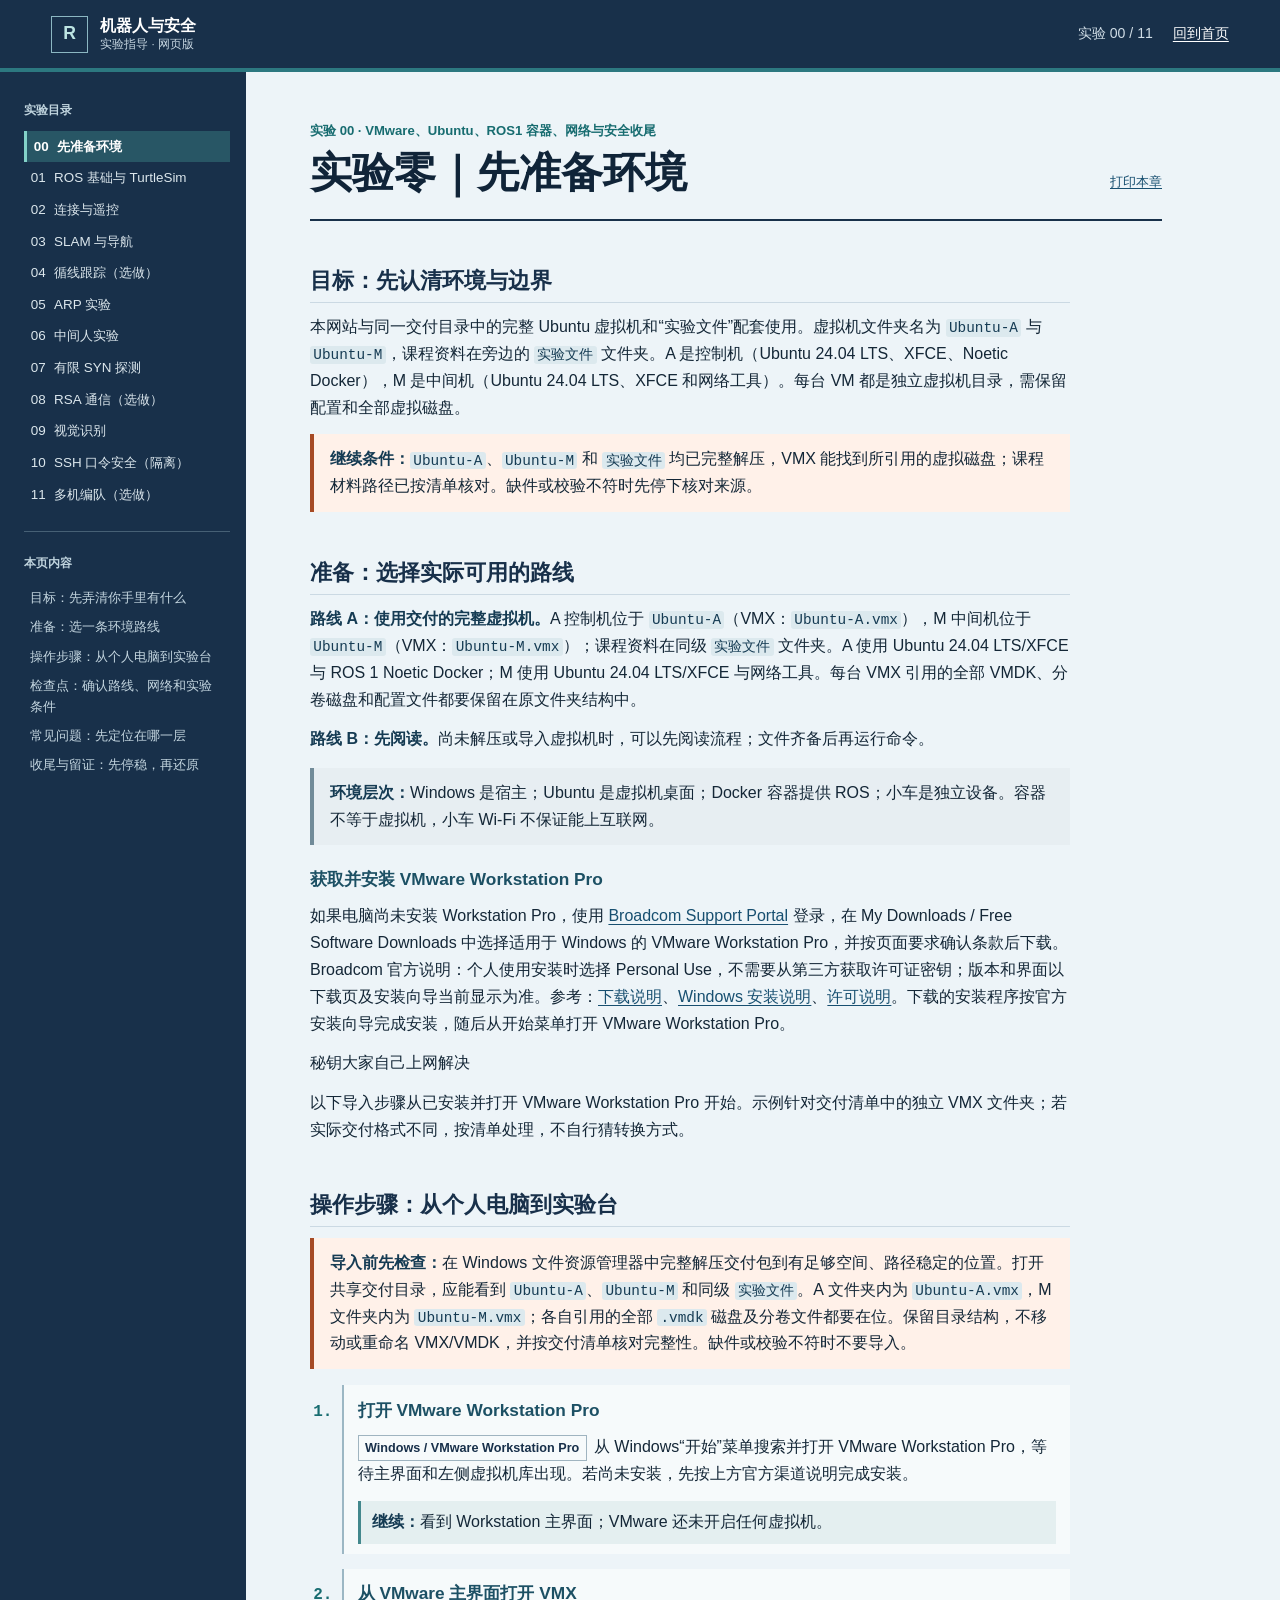
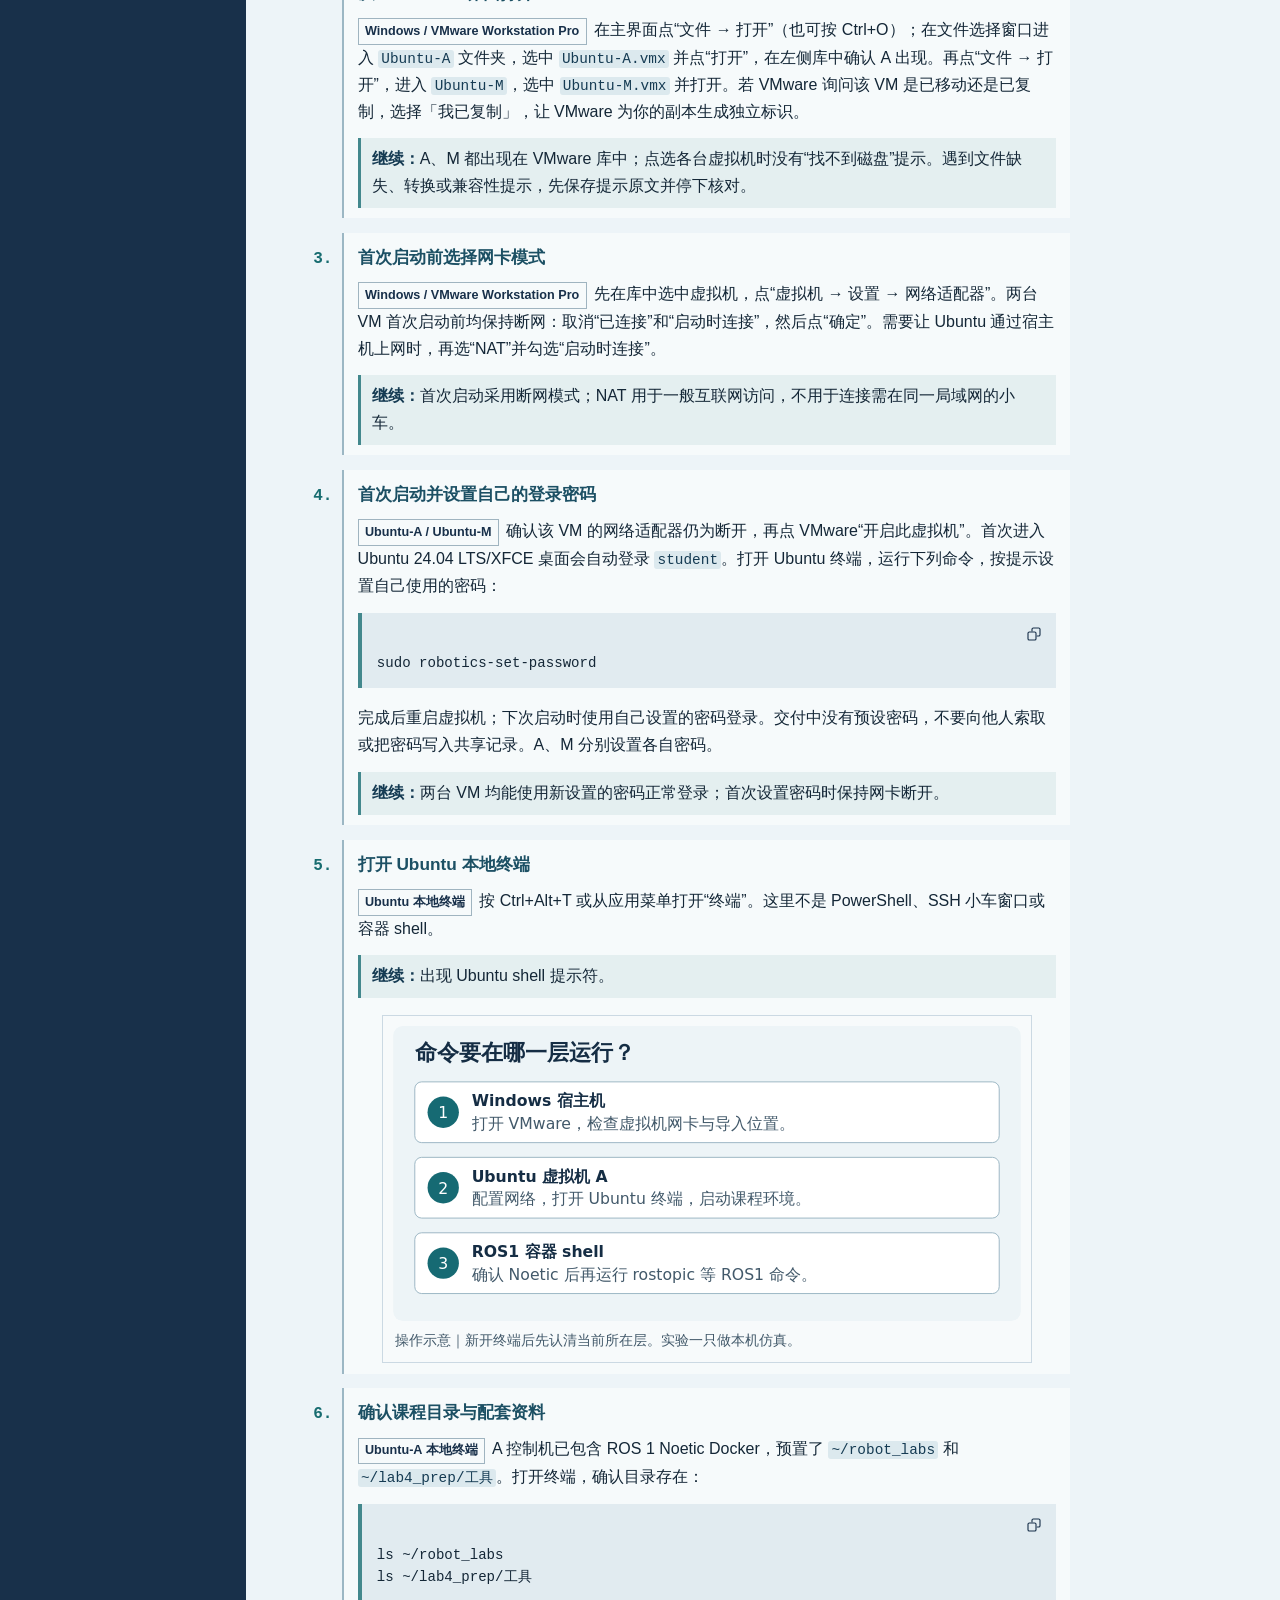
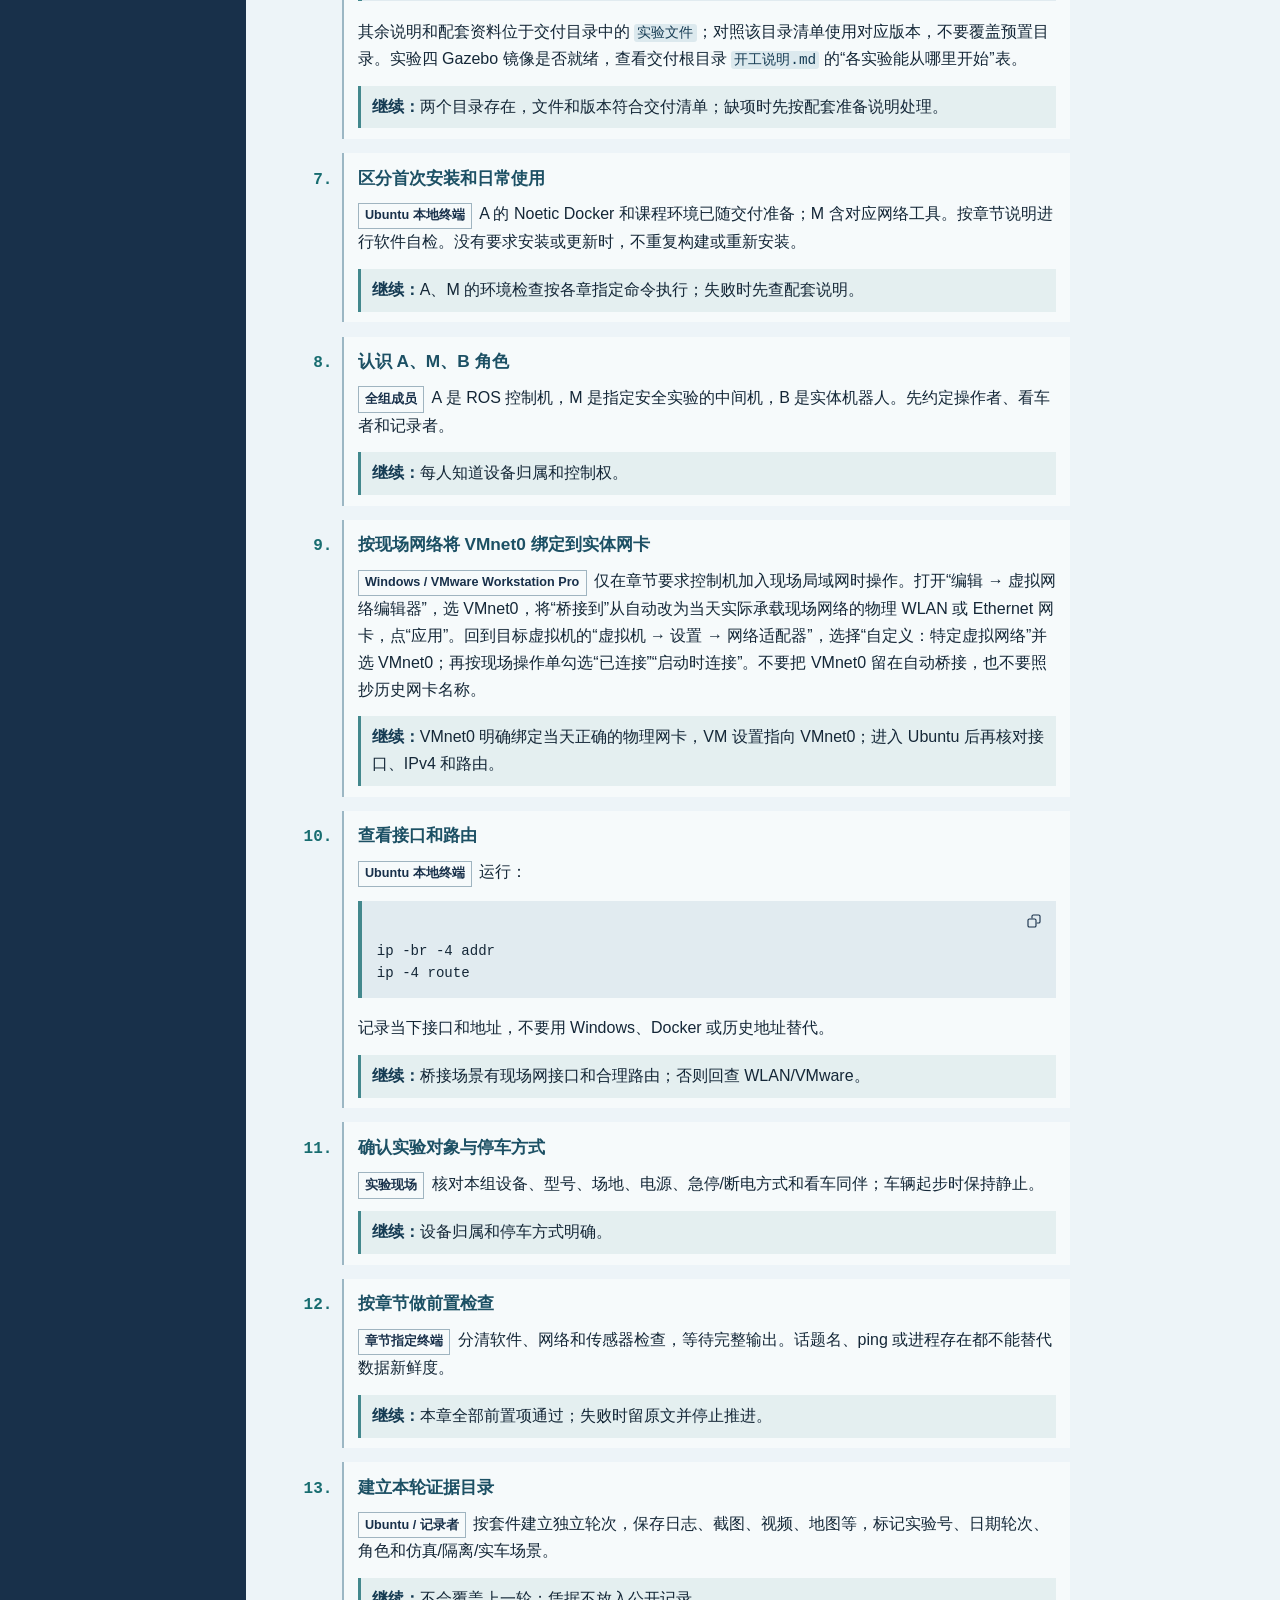
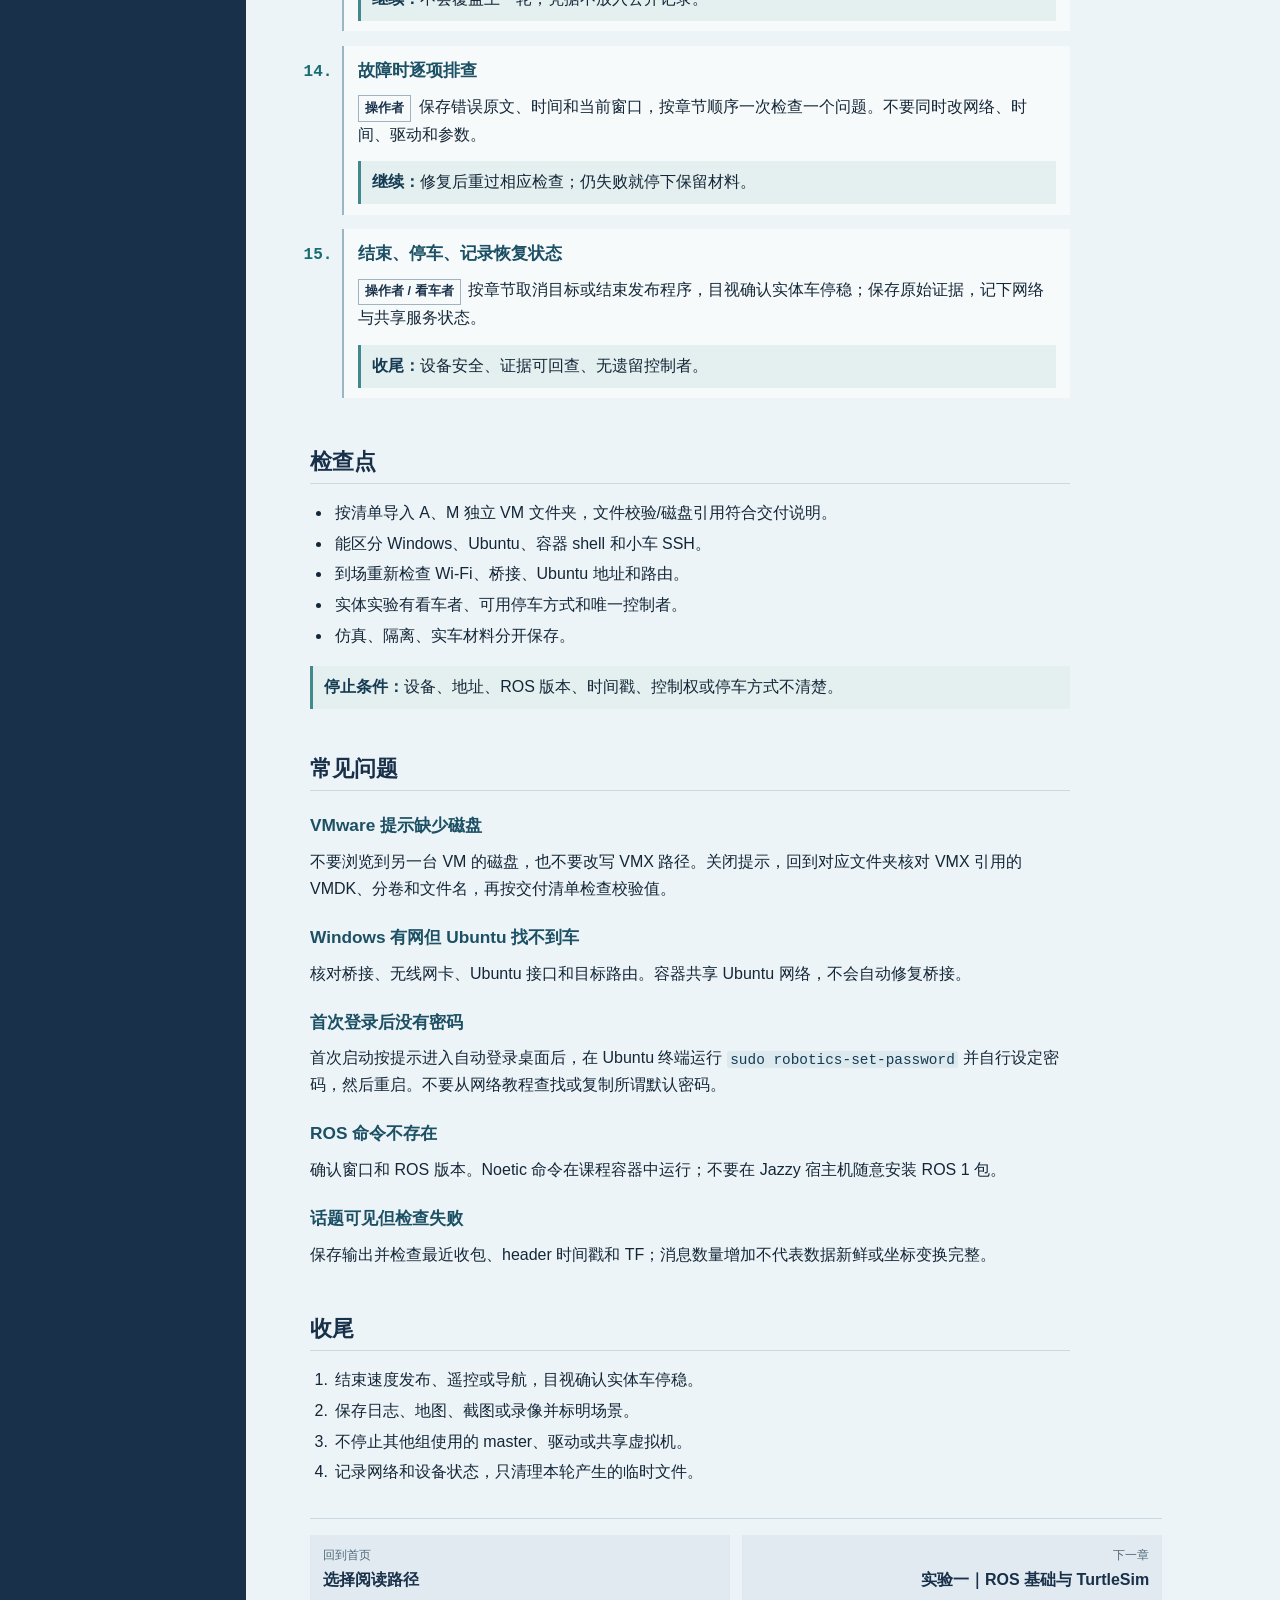
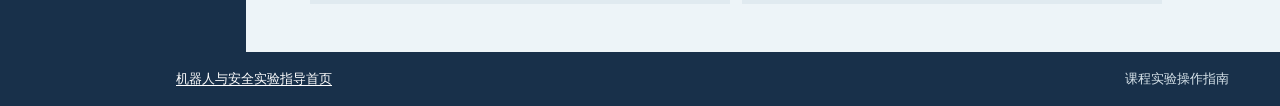
==== commit 4655afef: "Use the requested short VMware note" ====
--- a/docs/lab-00.html
+++ b/docs/lab-00.html
@@ -31,7 +31,7 @@
 <li><a href="#troubleshoot">常见问题：先定位在哪一层</a></li>
 <li><a href="#finish">收尾与留证：先停稳，再还原</a></li></ol></nav></aside>
 <main class="chapter-main" id="main-content"><div class="chapter-heading"><div><p class="eyebrow">实验 00 · VMware、Ubuntu、ROS1 容器、网络与安全收尾</p><h1>实验零｜先准备环境</h1></div><a class="print-link" href="#" data-print>打印本章</a></div><article class="prose"><section id="goal"><h2>目标：先认清环境与边界</h2><p>本网站与同一交付目录中的完整 Ubuntu 虚拟机和“实验文件”配套使用。虚拟机文件夹名为 <code>Ubuntu-A</code> 与 <code>Ubuntu-M</code>，课程资料在旁边的 <code>实验文件</code> 文件夹。A 是控制机（Ubuntu 24.04 LTS、XFCE、Noetic Docker），M 是中间机（Ubuntu 24.04 LTS、XFCE 和网络工具）。每台 VM 都是独立虚拟机目录，需保留配置和全部虚拟磁盘。</p><p class="callout"><strong>继续条件：</strong><code>Ubuntu-A</code>、<code>Ubuntu-M</code> 和 <code>实验文件</code> 均已完整解压，VMX 能找到所引用的虚拟磁盘；课程材料路径已按清单核对。缺件或校验不符时先停下核对来源。</p></section>
-<section id="prepare"><h2>准备：选择实际可用的路线</h2><p><strong>路线 A：使用交付的完整虚拟机。</strong>A 控制机位于 <code>Ubuntu-A</code>（VMX：<code>Ubuntu-A.vmx</code>），M 中间机位于 <code>Ubuntu-M</code>（VMX：<code>Ubuntu-M.vmx</code>）；课程资料在同级 <code>实验文件</code> 文件夹。A 使用 Ubuntu 24.04 LTS/XFCE 与 ROS 1 Noetic Docker；M 使用 Ubuntu 24.04 LTS/XFCE 与网络工具。每台 VMX 引用的全部 VMDK、分卷磁盘和配置文件都要保留在原文件夹结构中。</p><p><strong>路线 B：先阅读。</strong>尚未解压或导入虚拟机时，可以先阅读流程；文件齐备后再运行命令。</p><div class="callout callout-muted"><strong>环境层次：</strong>Windows 是宿主；Ubuntu 是虚拟机桌面；Docker 容器提供 ROS；小车是独立设备。容器不等于虚拟机，小车 Wi-Fi 不保证能上互联网。</div><h3>获取并安装 VMware Workstation Pro</h3><p>如果电脑尚未安装 Workstation Pro，使用 <a href="https://support.broadcom.com">Broadcom Support Portal</a> 登录，在 My Downloads / Free Software Downloads 中选择适用于 Windows 的 VMware Workstation Pro，并按页面要求确认条款后下载。Broadcom 官方说明：个人使用安装时选择 Personal Use，不需要从第三方获取许可证密钥；版本和界面以下载页及安装向导当前显示为准。参考：<a href="https://knowledge.broadcom.com/external/article/344595">下载说明</a>、<a href="https://knowledge.broadcom.com/external/article/387947">Windows 安装说明</a>、<a href="https://knowledge.broadcom.com/external/article/368667">许可说明</a>。下载的安装程序按官方安装向导完成安装，随后从开始菜单打开 VMware Workstation Pro。</p><p>如果安装结束时弹出许可证密钥窗口，请按<a href="https://knowledge.broadcom.com/external/article/368667">Broadcom 官方说明</a>选择 Personal Use（个人使用）或点击 Finish（完成）。如果当前安装包只能输入密钥，请从 Broadcom 下载当前的免费版 Workstation Pro。</p><p>以下导入步骤从已安装并打开 VMware Workstation Pro 开始。示例针对交付清单中的独立 VMX 文件夹；若实际交付格式不同，按清单处理，不自行猜转换方式。</p></section>
+<section id="prepare"><h2>准备：选择实际可用的路线</h2><p><strong>路线 A：使用交付的完整虚拟机。</strong>A 控制机位于 <code>Ubuntu-A</code>（VMX：<code>Ubuntu-A.vmx</code>），M 中间机位于 <code>Ubuntu-M</code>（VMX：<code>Ubuntu-M.vmx</code>）；课程资料在同级 <code>实验文件</code> 文件夹。A 使用 Ubuntu 24.04 LTS/XFCE 与 ROS 1 Noetic Docker；M 使用 Ubuntu 24.04 LTS/XFCE 与网络工具。每台 VMX 引用的全部 VMDK、分卷磁盘和配置文件都要保留在原文件夹结构中。</p><p><strong>路线 B：先阅读。</strong>尚未解压或导入虚拟机时，可以先阅读流程；文件齐备后再运行命令。</p><div class="callout callout-muted"><strong>环境层次：</strong>Windows 是宿主；Ubuntu 是虚拟机桌面；Docker 容器提供 ROS；小车是独立设备。容器不等于虚拟机，小车 Wi-Fi 不保证能上互联网。</div><h3>获取并安装 VMware Workstation Pro</h3><p>如果电脑尚未安装 Workstation Pro，使用 <a href="https://support.broadcom.com">Broadcom Support Portal</a> 登录，在 My Downloads / Free Software Downloads 中选择适用于 Windows 的 VMware Workstation Pro，并按页面要求确认条款后下载。Broadcom 官方说明：个人使用安装时选择 Personal Use，不需要从第三方获取许可证密钥；版本和界面以下载页及安装向导当前显示为准。参考：<a href="https://knowledge.broadcom.com/external/article/344595">下载说明</a>、<a href="https://knowledge.broadcom.com/external/article/387947">Windows 安装说明</a>、<a href="https://knowledge.broadcom.com/external/article/368667">许可说明</a>。下载的安装程序按官方安装向导完成安装，随后从开始菜单打开 VMware Workstation Pro。</p><p>秘钥大家自己上网解决</p><p>以下导入步骤从已安装并打开 VMware Workstation Pro 开始。示例针对交付清单中的独立 VMX 文件夹；若实际交付格式不同，按清单处理，不自行猜转换方式。</p></section>
 <section id="steps"><h2>操作步骤：从个人电脑到实验台</h2><p class="callout"><strong>导入前先检查：</strong>在 Windows 文件资源管理器中完整解压交付包到有足够空间、路径稳定的位置。打开共享交付目录，应能看到 <code>Ubuntu-A</code>、<code>Ubuntu-M</code> 和同级 <code>实验文件</code>。A 文件夹内为 <code>Ubuntu-A.vmx</code>，M 文件夹内为 <code>Ubuntu-M.vmx</code>；各自引用的全部 <code>.vmdk</code> 磁盘及分卷文件都要在位。保留目录结构，不移动或重命名 VMX/VMDK，并按交付清单核对完整性。缺件或校验不符时不要导入。</p><ol class="walkthrough">
 <li><h3>打开 VMware Workstation Pro</h3><p><span class="role-tag">Windows / VMware Workstation Pro</span>从 Windows“开始”菜单搜索并打开 VMware Workstation Pro，等待主界面和左侧虚拟机库出现。若尚未安装，先按上方官方渠道说明完成安装。</p><p class="checkpoint"><strong>继续：</strong>看到 Workstation 主界面；VMware 还未开启任何虚拟机。</p></li>
 <li><h3>从 VMware 主界面打开 VMX</h3><p><span class="role-tag">Windows / VMware Workstation Pro</span>在主界面点“文件 → 打开”（也可按 Ctrl+O）；在文件选择窗口进入 <code>Ubuntu-A</code> 文件夹，选中 <code>Ubuntu-A.vmx</code> 并点“打开”，在左侧库中确认 A 出现。再点“文件 → 打开”，进入 <code>Ubuntu-M</code>，选中 <code>Ubuntu-M.vmx</code> 并打开。若 VMware 询问该 VM 是已移动还是已复制，选择「我已复制」，让 VMware 为你的副本生成独立标识。</p><p class="checkpoint"><strong>继续：</strong>A、M 都出现在 VMware 库中；点选各台虚拟机时没有“找不到磁盘”提示。遇到文件缺失、转换或兼容性提示，先保存提示原文并停下核对。</p></li><li><h3>首次启动前选择网卡模式</h3><p><span class="role-tag">Windows / VMware Workstation Pro</span>先在库中选中虚拟机，点“虚拟机 → 设置 → 网络适配器”。两台 VM 首次启动前均保持断网：取消“已连接”和“启动时连接”，然后点“确定”。需要让 Ubuntu 通过宿主机上网时，再选“NAT”并勾选“启动时连接”。</p><p class="checkpoint"><strong>继续：</strong>首次启动采用断网模式；NAT 用于一般互联网访问，不用于连接需在同一局域网的小车。</p></li>
